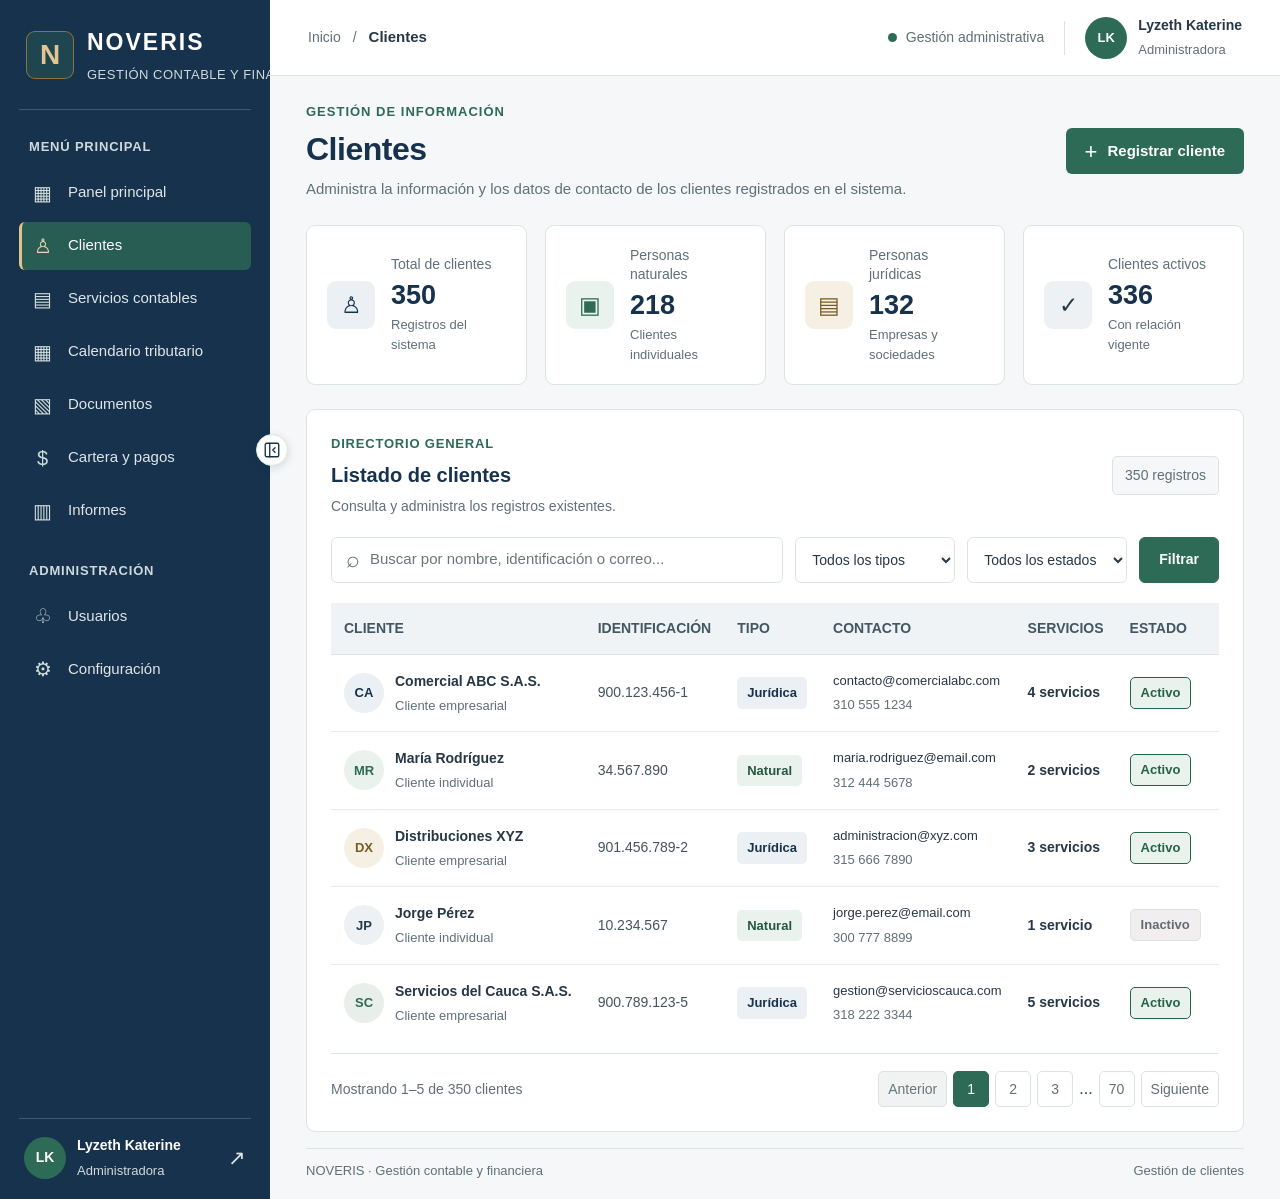
==== pages/clientes.html @ f396e967 "subiendo la pagina por primera vez" ====
<!DOCTYPE html>
<html lang="es">

<head>
    <meta charset="UTF-8">
    <meta name="viewport" content="width=device-width, initial-scale=1.0">

    <title>NOVERIS | Gestión de clientes</title>

    <link rel="stylesheet" href="../css/clientes.css">
</head>

<body>

    <div class="dashboard-layout">

        <!-- CONTROL PARA CONTRAER Y EXPANDIR EL MENÚ -->
        <input
            type="checkbox"
            id="sidebar-toggle"
            class="sidebar-toggle-checkbox"
            aria-label="Contraer o expandir el menú lateral"
        >

        <label
            for="sidebar-toggle"
            class="sidebar-toggle"
            title="Contraer o expandir menú"
        >
            <!-- Icono del menú desplegado -->
            <svg
                class="toggle-icon toggle-close"
                viewBox="0 0 24 24"
                fill="none"
                stroke="currentColor"
                stroke-width="1.8"
                stroke-linecap="round"
                stroke-linejoin="round"
                aria-hidden="true"
            >
                <rect x="3" y="3" width="18" height="18" rx="2"/>
                <path d="M9 3v18"/>
                <path d="m16 15-3-3 3-3"/>
            </svg>

            <!-- Icono del menú contraído -->
            <svg
                class="toggle-icon toggle-open"
                viewBox="0 0 24 24"
                fill="none"
                stroke="currentColor"
                stroke-width="1.8"
                stroke-linecap="round"
                stroke-linejoin="round"
                aria-hidden="true"
            >
                <rect x="3" y="3" width="18" height="18" rx="2"/>
                <path d="M9 3v18"/>
                <path d="m13 9 3 3-3 3"/>
            </svg>
        </label>
        

        <!-- MENÚ LATERAL -->
        <aside class="sidebar">

            <div class="brand">
                <div class="brand-symbol">N</div>

                <div class="brand-information">
                    <h1>NOVERIS</h1>
                    <span>GESTIÓN CONTABLE Y FINANCIERA</span>
                </div>
            </div>

            <div class="sidebar-section">

                <span class="section-label">MENÚ PRINCIPAL</span>

                <nav class="navigation">

                    <a href="dashboard.html" class="nav-item">
                        <span class="nav-icon">▦</span>
                        <span>Panel principal</span>
                    </a>

                    <a href="clientes.html" class="nav-item active">
                        <span class="nav-icon">♙</span>
                        <span>Clientes</span>
                    </a>

                    <a href="servicios.html" class="nav-item">
                        <span class="nav-icon">▤</span>
                        <span>Servicios contables</span>
                    </a>

                    <a href="calendario.html" class="nav-item">
                        <span class="nav-icon">▦</span>
                        <span>Calendario tributario</span>
                    </a>

                    <a href="documentos.html" class="nav-item">
                        <span class="nav-icon">▧</span>
                        <span>Documentos</span>
                    </a>

                    <a href="cartera.html" class="nav-item">
                        <span class="nav-icon">$</span>
                        <span>Cartera y pagos</span>
                    </a>

                    <a href="informes.html" class="nav-item">
                        <span class="nav-icon">▥</span>
                        <span>Informes</span>
                    </a>

                </nav>

            </div>

            <div class="sidebar-section secondary-navigation">

                <span class="section-label">ADMINISTRACIÓN</span>

                <nav class="navigation">

                    <a href="usuarios.html" class="nav-item">
                        <span class="nav-icon">♧</span>
                        <span>Usuarios</span>
                    </a>

                    <a href="configuracion.html" class="nav-item">
                        <span class="nav-icon">⚙</span>
                        <span>Configuración</span>
                    </a>

                </nav>

            </div>

            <div class="sidebar-footer">

                <div class="profile-avatar">LK</div>

                <div class="profile-information">
                    <strong>Lyzeth Katerine</strong>
                    <span>Administradora</span>
                </div>

                <a href="../index.html" class="logout-link" title="Cerrar sesión">
                    ↗
                </a>

            </div>

        </aside>


        <!-- CONTENIDO PRINCIPAL -->
        <main class="main-content">

            <!-- BARRA SUPERIOR -->
            <header class="topbar">

                <div class="breadcrumb">
                    <a href="dashboard.html">Inicio</a>
                    <span>/</span>
                    <strong>Clientes</strong>
                </div>

                <div class="topbar-actions">

                    <div class="current-context">
                        <span class="context-indicator"></span>
                        Gestión administrativa
                    </div>

                    <div class="topbar-divider"></div>

                    <div class="topbar-user">
                        <div class="profile-avatar small">LK</div>

                        <div class="topbar-user-info">
                            <strong>Lyzeth Katerine</strong>
                            <span>Administradora</span>
                        </div>
                    </div>

                </div>

            </header>


            <!-- ÁREA DE TRABAJO -->
            <div class="content-wrapper">

                <!-- ENCABEZADO -->
                <section class="page-heading">

                    <div>
                        <span class="eyebrow">GESTIÓN DE INFORMACIÓN</span>

                        <h2>Clientes</h2>

                        <p>
                            Administra la información y los datos de contacto
                            de los clientes registrados en el sistema.
                        </p>
                    </div>

                    <a href="nuevo-cliente.html" class="primary-button">
                        <span>+</span>
                        Registrar cliente
                    </a>

                </section>


                <!-- INDICADORES -->
                <section class="summary-grid">

                    <article class="summary-card">

                        <div class="summary-icon navy-icon">♙</div>

                        <div class="summary-information">
                            <span>Total de clientes</span>
                            <strong>350</strong>
                            <small>Registros del sistema</small>
                        </div>

                    </article>

                    <article class="summary-card">

                        <div class="summary-icon green-icon">▣</div>

                        <div class="summary-information">
                            <span>Personas naturales</span>
                            <strong>218</strong>
                            <small>Clientes individuales</small>
                        </div>

                    </article>

                    <article class="summary-card">

                        <div class="summary-icon gold-icon">▤</div>

                        <div class="summary-information">
                            <span>Personas jurídicas</span>
                            <strong>132</strong>
                            <small>Empresas y sociedades</small>
                        </div>

                    </article>

                    <article class="summary-card">

                        <div class="summary-icon slate-icon">✓</div>

                        <div class="summary-information">
                            <span>Clientes activos</span>
                            <strong>336</strong>
                            <small>Con relación vigente</small>
                        </div>

                    </article>

                </section>


                <!-- LISTADO DE CLIENTES -->
                <section class="clients-panel">

                    <div class="panel-heading">

                        <div>
                            <span class="panel-overline">DIRECTORIO GENERAL</span>
                            <h3>Listado de clientes</h3>
                            <p>Consulta y administra los registros existentes.</p>
                        </div>

                        <span class="records-count">350 registros</span>

                    </div>


                    <!-- BÚSQUEDA Y FILTROS -->
                    <div class="filter-toolbar">

                        <div class="search-box">

                            <span class="search-icon">⌕</span>

                            <input
                                type="search"
                                placeholder="Buscar por nombre, identificación o correo..."
                                aria-label="Buscar clientes"
                            >

                        </div>

                        <select aria-label="Filtrar por tipo de cliente">
                            <option value="">Todos los tipos</option>
                            <option>Persona natural</option>
                            <option>Persona jurídica</option>
                        </select>

                        <select aria-label="Filtrar por estado">
                            <option value="">Todos los estados</option>
                            <option>Activo</option>
                            <option>Inactivo</option>
                        </select>

                        <button type="button" class="filter-button">
                            Filtrar
                        </button>

                    </div>


                    <!-- TABLA -->
                    <div class="table-container">

                        <table>

                            <thead>
                                <tr>
                                    <th>CLIENTE</th>
                                    <th>IDENTIFICACIÓN</th>
                                    <th>TIPO</th>
                                    <th>CONTACTO</th>
                                    <th>SERVICIOS</th>
                                    <th>ESTADO</th>
                                    <th>ACCIONES</th>
                                </tr>
                            </thead>

                            <tbody>

                                <tr>

                                    <td>
                                        <div class="client-cell">
                                            <div class="client-avatar avatar-one">CA</div>

                                            <div class="client-information">
                                                <strong>Comercial ABC S.A.S.</strong>
                                                <span>Cliente empresarial</span>
                                            </div>
                                        </div>
                                    </td>

                                    <td>900.123.456-1</td>

                                    <td>
                                        <span class="type-label company-type">
                                            Jurídica
                                        </span>
                                    </td>

                                    <td>
                                        <div class="contact-information">
                                            <strong>contacto@comercialabc.com</strong>
                                            <span>310 555 1234</span>
                                        </div>
                                    </td>

                                    <td>
                                        <span class="service-number">4 servicios</span>
                                    </td>

                                    <td>
                                        <span class="status active-status">
                                            Activo
                                        </span>
                                    </td>

                                    <td>
                                        <div class="action-group">
                                            <a href="detalle-cliente.html" class="action-button" title="Consultar">↗</a>
                                            <a href="editar-cliente.html" class="action-button" title="Editar">✎</a>
                                        </div>
                                    </td>

                                </tr>


                                <tr>

                                    <td>
                                        <div class="client-cell">
                                            <div class="client-avatar avatar-two">MR</div>

                                            <div class="client-information">
                                                <strong>María Rodríguez</strong>
                                                <span>Cliente individual</span>
                                            </div>
                                        </div>
                                    </td>

                                    <td>34.567.890</td>

                                    <td>
                                        <span class="type-label person-type">
                                            Natural
                                        </span>
                                    </td>

                                    <td>
                                        <div class="contact-information">
                                            <strong>maria.rodriguez@email.com</strong>
                                            <span>312 444 5678</span>
                                        </div>
                                    </td>

                                    <td>
                                        <span class="service-number">2 servicios</span>
                                    </td>

                                    <td>
                                        <span class="status active-status">
                                            Activo
                                        </span>
                                    </td>

                                    <td>
                                        <div class="action-group">
                                            <a href="detalle-cliente.html" class="action-button" title="Consultar">↗</a>
                                            <a href="editar-cliente.html" class="action-button" title="Editar">✎</a>
                                        </div>
                                    </td>

                                </tr>


                                <tr>

                                    <td>
                                        <div class="client-cell">
                                            <div class="client-avatar avatar-three">DX</div>

                                            <div class="client-information">
                                                <strong>Distribuciones XYZ</strong>
                                                <span>Cliente empresarial</span>
                                            </div>
                                        </div>
                                    </td>

                                    <td>901.456.789-2</td>

                                    <td>
                                        <span class="type-label company-type">
                                            Jurídica
                                        </span>
                                    </td>

                                    <td>
                                        <div class="contact-information">
                                            <strong>administracion@xyz.com</strong>
                                            <span>315 666 7890</span>
                                        </div>
                                    </td>

                                    <td>
                                        <span class="service-number">3 servicios</span>
                                    </td>

                                    <td>
                                        <span class="status active-status">
                                            Activo
                                        </span>
                                    </td>

                                    <td>
                                        <div class="action-group">
                                            <a href="detalle-cliente.html" class="action-button" title="Consultar">↗</a>
                                            <a href="editar-cliente.html" class="action-button" title="Editar">✎</a>
                                        </div>
                                    </td>

                                </tr>


                                <tr>

                                    <td>
                                        <div class="client-cell">
                                            <div class="client-avatar avatar-four">JP</div>

                                            <div class="client-information">
                                                <strong>Jorge Pérez</strong>
                                                <span>Cliente individual</span>
                                            </div>
                                        </div>
                                    </td>

                                    <td>10.234.567</td>

                                    <td>
                                        <span class="type-label person-type">
                                            Natural
                                        </span>
                                    </td>

                                    <td>
                                        <div class="contact-information">
                                            <strong>jorge.perez@email.com</strong>
                                            <span>300 777 8899</span>
                                        </div>
                                    </td>

                                    <td>
                                        <span class="service-number">1 servicio</span>
                                    </td>

                                    <td>
                                        <span class="status inactive-status">
                                            Inactivo
                                        </span>
                                    </td>

                                    <td>
                                        <div class="action-group">
                                            <a href="detalle-cliente.html" class="action-button" title="Consultar">↗</a>
                                            <a href="editar-cliente.html" class="action-button" title="Editar">✎</a>
                                        </div>
                                    </td>

                                </tr>


                                <tr>

                                    <td>
                                        <div class="client-cell">
                                            <div class="client-avatar avatar-five">SC</div>

                                            <div class="client-information">
                                                <strong>Servicios del Cauca S.A.S.</strong>
                                                <span>Cliente empresarial</span>
                                            </div>
                                        </div>
                                    </td>

                                    <td>900.789.123-5</td>

                                    <td>
                                        <span class="type-label company-type">
                                            Jurídica
                                        </span>
                                    </td>

                                    <td>
                                        <div class="contact-information">
                                            <strong>gestion@servicioscauca.com</strong>
                                            <span>318 222 3344</span>
                                        </div>
                                    </td>

                                    <td>
                                        <span class="service-number">5 servicios</span>
                                    </td>

                                    <td>
                                        <span class="status active-status">
                                            Activo
                                        </span>
                                    </td>

                                    <td>
                                        <div class="action-group">
                                            <a href="detalle-cliente.html" class="action-button" title="Consultar">↗</a>
                                            <a href="editar-cliente.html" class="action-button" title="Editar">✎</a>
                                        </div>
                                    </td>

                                </tr>

                            </tbody>

                        </table>

                    </div>


                    <!-- PAGINACIÓN VISUAL -->
                    <div class="pagination">

                        <span>Mostrando 1–5 de 350 clientes</span>

                        <div class="pagination-controls">

                            <button type="button" disabled>Anterior</button>

                            <button type="button" class="page-number active-page">1</button>

                            <button type="button" class="page-number">2</button>

                            <button type="button" class="page-number">3</button>

                            <span>...</span>

                            <button type="button" class="page-number">70</button>

                            <button type="button">Siguiente</button>

                        </div>

                    </div>

                </section>


                <!-- PIE DE PÁGINA -->
                <footer class="content-footer">

                    <span>NOVERIS · Gestión contable y financiera</span>

                    <span>Gestión de clientes</span>

                </footer>

            </div>

        </main>

    </div>

</body>

</html>
---- css/clientes.css ----
/* ==========================================================
   NOVERIS
   MÓDULO DE CLIENTES
   Hoja de estilos independiente
   Diseño adaptable y legibilidad mejorada
========================================================== */


/* ==========================================================
   1. IDENTIDAD VISUAL Y VARIABLES
========================================================== */

:root {
    --navy: #17324D;
    --slate: #263746;
    --petroleum: #2E6B57;
    --champagne: #B8892F;

    --background: #F5F7F8;
    --white: #FFFFFF;

    --text-primary: #263746;
    --text-secondary: #5F7078;

    --border: #DCE3E5;

    /* Estados semánticos oficiales NOVERIS */
    --status-success: #246348;
    --status-info: #285F7C;
    --status-warning: #76550C;
    --status-danger: #913C3C;

    --status-success-bg: #EAF2ED;
    --status-info-bg: #EAF1F5;
    --status-warning-bg: #F7F1E3;
    --status-danger-bg: #F6EAEA;

    /* Estado neutro */
    --inactive-bg: #F0EEEE;
    --inactive-text: #626B70;

    --navy-soft: #EAF0F4;
    --green-soft: #EAF2ED;
    --gold-soft: #F6F0E4;
    --slate-soft: #EDF1F3;

    --focus: #B8892F;
}


/* ==========================================================
   2. CONFIGURACIÓN GENERAL
========================================================== */

* {
    margin: 0;
    padding: 0;
    box-sizing: border-box;
}

html {
    min-width: 320px;
    min-height: 100%;
    scroll-behavior: smooth;
}

body {
    min-width: 320px;
    min-height: 100vh;

    font-family: "Segoe UI", Arial, sans-serif;
    font-size: 16px;
    line-height: 1.5;

    background: var(--background);
    color: var(--text-primary);
}

a {
    color: inherit;
    text-decoration: none;
}

button,
input,
select {
    font: inherit;
}

button,
a,
label {
    -webkit-tap-highlight-color: transparent;
}

:focus-visible {
    outline: 3px solid var(--focus);
    outline-offset: 3px;
}

.dashboard-layout {
    display: flex;

    width: 100%;
    min-height: 100vh;
}


/* ==========================================================
   3. MENÚ LATERAL
========================================================== */

.sidebar {
    width: 270px;
    min-width: 270px;
    min-height: 100vh;

    display: flex;
    flex-direction: column;

    padding: 25px 19px 18px;

    overflow: hidden;

    background: var(--navy);
    color: var(--white);

    transition:
        width 0.25s ease,
        min-width 0.25s ease,
        padding 0.25s ease;
}


/* Identidad de marca */

.brand {
    display: flex;
    align-items: center;

    gap: 13px;

    padding: 0 7px 25px;

    border-bottom: 1px solid rgba(255, 255, 255, 0.18);
}

.brand-symbol {
    width: 48px;
    height: 48px;

    flex-shrink: 0;

    display: flex;
    align-items: center;
    justify-content: center;

    border: 1px solid rgba(184, 137, 47, 0.7);
    border-radius: 9px;

    background: rgba(46, 107, 87, 0.35);

    color: #E2C58F;

    font-size: 28px;
    font-weight: 600;
}

.brand-information h1 {
    color: var(--white);

    font-size: 23px;
    font-weight: 600;

    letter-spacing: 2px;
}

.brand-information span {
    display: block;

    margin-top: 5px;

    color: #D1DADA;

    font-size: 13px;
    letter-spacing: 0.5px;

    white-space: nowrap;
}


/* Navegación */

.sidebar-section {
    margin-top: 27px;
}

.section-label {
    display: block;

    margin-bottom: 12px;
    padding: 0 10px;

    color: #D0D9DA;

    font-size: 13px;
    font-weight: 600;

    letter-spacing: 0.8px;
}

.navigation {
    display: flex;
    flex-direction: column;

    gap: 5px;
}

.nav-item {
    min-height: 48px;

    display: flex;
    align-items: center;

    gap: 14px;

    padding: 0 12px;

    border-radius: 6px;

    color: #E0E6E6;

    font-size: 15px;
    font-weight: 500;

    white-space: nowrap;

    transition:
        background 0.2s ease,
        color 0.2s ease;
}

.nav-item:hover {
    background: rgba(255, 255, 255, 0.10);
    color: var(--white);
}

.nav-item.active {
    padding-left: 9px;

    border-left: 3px solid #E0C28A;

    background: rgba(46, 107, 87, 0.75);

    color: var(--white);
}

.nav-icon {
    width: 23px;

    flex-shrink: 0;

    color: #D1DDDC;

    font-size: 20px;
    text-align: center;
}

.nav-item.active .nav-icon {
    color: #EBD8B2;
}

.secondary-navigation {
    margin-top: 26px;
}


/* Perfil del usuario */

.sidebar-footer {
    display: flex;
    align-items: center;

    gap: 11px;

    margin-top: auto;
    padding: 16px 5px 0;

    border-top: 1px solid rgba(255, 255, 255, 0.18);
}

.profile-avatar {
    width: 42px;
    height: 42px;

    flex-shrink: 0;

    display: flex;
    align-items: center;
    justify-content: center;

    border-radius: 50%;

    background: var(--petroleum);

    color: var(--white);

    font-size: 14px;
    font-weight: 600;
}

.profile-information {
    display: flex;
    flex-direction: column;

    flex: 1;
    min-width: 0;

    gap: 5px;
}

.profile-information strong {
    color: var(--white);

    font-size: 14px;
    font-weight: 600;

    white-space: nowrap;
}

.profile-information span {
    color: #D0DADA;
    font-size: 13px;
}

.logout-link {
    color: #E0E6E6;
    font-size: 21px;

    transition: color 0.2s ease;
}

.logout-link:hover {
    color: #E0C28A;
}


/* ==========================================================
   4. CONTROL DEL MENÚ LATERAL
========================================================== */

.sidebar-toggle-checkbox {
    position: absolute;

    width: 1px;
    height: 1px;

    opacity: 0;
    pointer-events: none;
}

.sidebar-toggle-checkbox:focus-visible + .sidebar-toggle {
    outline: 3px solid var(--focus);
    outline-offset: 3px;
}

.sidebar-toggle {
    position: fixed;

    top: 50%;
    left: 256px;

    z-index: 1000;

    width: 32px;
    height: 32px;

    display: flex;
    align-items: center;
    justify-content: center;

    transform: translateY(-50%);

    border: 1px solid var(--border);
    border-radius: 50%;

    background: var(--white);

    color: var(--navy);

    box-shadow: 0 2px 8px rgba(23, 50, 77, 0.15);

    cursor: pointer;

    transition:
        left 0.25s ease,
        background 0.2s ease,
        color 0.2s ease;
}

.sidebar-toggle:hover {
    background: var(--green-soft);
    color: var(--petroleum);
}

.toggle-icon {
    width: 18px;
    height: 18px;
}

.toggle-open {
    display: none;
}


/* Estado contraído */

.sidebar-toggle-checkbox:checked ~ .sidebar {
    width: 76px;
    min-width: 76px;

    padding-right: 10px;
    padding-left: 10px;
}

.sidebar-toggle-checkbox:checked ~ .sidebar-toggle {
    left: 62px;
}

.sidebar-toggle-checkbox:checked ~ .sidebar .brand {
    justify-content: center;

    padding-right: 0;
    padding-left: 0;
}

.sidebar-toggle-checkbox:checked ~ .sidebar .brand-information,
.sidebar-toggle-checkbox:checked ~ .sidebar .section-label,
.sidebar-toggle-checkbox:checked ~ .sidebar .nav-item > span:not(.nav-icon),
.sidebar-toggle-checkbox:checked ~ .sidebar .profile-information,
.sidebar-toggle-checkbox:checked ~ .sidebar .logout-link {
    display: none;
}

.sidebar-toggle-checkbox:checked ~ .sidebar .navigation {
    align-items: center;
}

.sidebar-toggle-checkbox:checked ~ .sidebar .nav-item {
    width: 48px;

    justify-content: center;

    padding: 0;
}

.sidebar-toggle-checkbox:checked ~ .sidebar .nav-item.active {
    padding-left: 0;
    border-left: none;
}

.sidebar-toggle-checkbox:checked ~ .sidebar .nav-icon {
    width: auto;
    font-size: 21px;
}

.sidebar-toggle-checkbox:checked ~ .sidebar .sidebar-footer {
    justify-content: center;

    padding-right: 0;
    padding-left: 0;
}

.sidebar-toggle-checkbox:checked ~ .sidebar-toggle .toggle-close {
    display: none;
}

.sidebar-toggle-checkbox:checked ~ .sidebar-toggle .toggle-open {
    display: block;
}


/* ==========================================================
   5. CONTENIDO PRINCIPAL Y BARRA SUPERIOR
========================================================== */

.main-content {
    display: flex;
    flex-direction: column;

    flex: 1;
    min-width: 0;
    min-height: 100vh;

    overflow: hidden;
}

.topbar {
    min-height: 76px;

    display: flex;
    align-items: center;
    justify-content: space-between;

    gap: 20px;

    padding: 12px 38px;

    background: var(--white);

    border-bottom: 1px solid var(--border);
}

.breadcrumb {
    display: flex;
    align-items: center;

    flex-wrap: wrap;
    gap: 12px;

    color: var(--text-secondary);
    font-size: 14px;
}

.breadcrumb strong {
    color: var(--text-primary);
    font-size: 15px;
    font-weight: 600;
}

.topbar-actions {
    display: flex;
    align-items: center;
    gap: 20px;
}

.current-context {
    display: flex;
    align-items: center;

    gap: 9px;

    color: var(--text-secondary);
    font-size: 14px;
}

.context-indicator {
    width: 9px;
    height: 9px;

    flex-shrink: 0;

    border-radius: 50%;

    background: var(--petroleum);
}

.topbar-divider {
    width: 1px;
    height: 34px;

    background: var(--border);
}

.topbar-user {
    display: flex;
    align-items: center;
    gap: 11px;
}

.profile-avatar.small {
    width: 42px;
    height: 42px;

    font-size: 13px;
}

.topbar-user-info {
    display: flex;
    flex-direction: column;
    gap: 4px;
}

.topbar-user-info strong {
    color: var(--text-primary);
    font-size: 14px;
}

.topbar-user-info span {
    color: var(--text-secondary);
    font-size: 13px;
}


/* ==========================================================
   6. ÁREA DE TRABAJO
========================================================== */

.content-wrapper {
    display: flex;
    flex-direction: column;

    flex: 1;
    min-height: 0;

    padding: 26px 36px 18px;

    overflow-y: auto;
    overflow-x: hidden;
}


/* ==========================================================
   7. ENCABEZADO
========================================================== */

.page-heading {
    display: flex;
    align-items: center;
    justify-content: space-between;

    flex-wrap: wrap;
    gap: 18px;

    flex-shrink: 0;

    margin-bottom: 24px;
}

.eyebrow {
    display: block;

    margin-bottom: 7px;

    color: var(--petroleum);

    font-size: 13px;
    font-weight: 700;

    letter-spacing: 1px;
}

.page-heading h2 {
    color: var(--navy);

    font-size: 32px;
    font-weight: 600;

    letter-spacing: -0.5px;
    line-height: 1.25;
}

.page-heading p {
    margin-top: 8px;

    color: var(--text-secondary);

    font-size: 15px;
    line-height: 1.6;
}


/* Botón principal */

.primary-button {
    min-height: 46px;

    display: inline-flex;
    align-items: center;
    justify-content: center;

    gap: 10px;

    padding: 0 19px;

    border: none;
    border-radius: 6px;

    background: var(--petroleum);

    color: var(--white);

    font-size: 15px;
    font-weight: 600;

    transition: background 0.2s ease;

    cursor: pointer;
}

.primary-button:hover {
    background: #245642;
}

.primary-button span {
    font-size: 22px;
    font-weight: 400;
}


/* ==========================================================
   8. TARJETAS RESUMEN
========================================================== */

.summary-grid {
    display: grid;

    grid-template-columns: repeat(4, minmax(0, 1fr));

    gap: 18px;

    flex-shrink: 0;

    margin-bottom: 24px;
}

.summary-card {
    min-width: 0;
    min-height: 125px;

    display: flex;
    align-items: center;

    gap: 16px;

    padding: 20px;

    background: var(--white);

    border: 1px solid var(--border);
    border-radius: 9px;
}

.summary-icon {
    width: 48px;
    height: 48px;

    flex-shrink: 0;

    display: flex;
    align-items: center;
    justify-content: center;

    border-radius: 9px;

    font-size: 23px;
}

.navy-icon {
    background: var(--navy-soft);
    color: var(--navy);
}

.green-icon {
    background: var(--green-soft);
    color: var(--petroleum);
}

.gold-icon {
    background: var(--gold-soft);
    color: #795B20;
}

.slate-icon {
    background: var(--slate-soft);
    color: var(--slate);
}

.summary-information {
    display: flex;
    flex-direction: column;

    gap: 4px;

    min-width: 0;
}

.summary-information span {
    color: var(--text-secondary);
    font-size: 14px;
    line-height: 1.4;
}

.summary-information strong {
    color: var(--navy);

    font-size: 27px;
    font-weight: 600;
    line-height: 1.2;
}

.summary-information small {
    color: var(--text-secondary);
    font-size: 13px;
}


/* ==========================================================
   9. PANEL DE CLIENTES
========================================================== */

.clients-panel {
    display: flex;
    flex-direction: column;

    flex: 1;
    min-height: 0;
    min-width: 0;

    padding: 24px;

    background: var(--white);

    border: 1px solid var(--border);
    border-radius: 9px;

    overflow: hidden;
}

.panel-heading {
    display: flex;
    align-items: center;
    justify-content: space-between;

    flex-wrap: wrap;
    gap: 14px;

    flex-shrink: 0;

    margin-bottom: 20px;
}

.panel-overline {
    display: block;

    margin-bottom: 6px;

    color: var(--petroleum);

    font-size: 13px;
    font-weight: 700;

    letter-spacing: 0.8px;
}

.panel-heading h3 {
    color: var(--navy);

    font-size: 20px;
    font-weight: 600;
}

.panel-heading p {
    margin-top: 6px;

    color: var(--text-secondary);
    font-size: 14px;
    line-height: 1.5;
}

.records-count {
    padding: 8px 12px;

    border: 1px solid var(--border);
    border-radius: 5px;

    background: var(--background);

    color: var(--text-secondary);
    font-size: 14px;
}


/* ==========================================================
   10. BÚSQUEDA Y FILTROS
========================================================== */

.filter-toolbar {
    display: flex;
    align-items: center;

    flex-wrap: wrap;
    gap: 12px;

    flex-shrink: 0;

    margin-bottom: 20px;
}

.search-box {
    min-height: 46px;

    display: flex;
    align-items: center;

    flex: 1;
    min-width: 220px;

    gap: 10px;

    padding: 0 14px;

    border: 1px solid var(--border);
    border-radius: 6px;

    background: var(--white);

    transition: border-color 0.2s ease;
}

.search-box:focus-within {
    border-color: var(--petroleum);
}

.search-icon {
    color: var(--text-secondary);
    font-size: 23px;
}

.search-box input {
    width: 100%;
    min-width: 0;
    min-height: 42px;

    border: none;
    outline: none;

    background: transparent;

    color: var(--text-primary);
    font-size: 15px;
}

.search-box input::placeholder {
    color: #68777A;
    opacity: 1;
}

.filter-toolbar select {
    min-height: 46px;

    min-width: 160px;

    padding: 0 12px;

    border: 1px solid var(--border);
    border-radius: 6px;

    outline: none;

    background: var(--white);

    color: var(--text-primary);
    font-size: 14px;

    cursor: pointer;
}

.filter-toolbar select:focus-visible {
    border-color: var(--petroleum);
}

.filter-button {
    min-height: 46px;

    padding: 0 19px;

    border: 1px solid var(--petroleum);
    border-radius: 6px;

    background: var(--petroleum);

    color: var(--white);

    font-size: 14px;
    font-weight: 600;

    cursor: pointer;

    transition: background 0.2s ease;
}

.filter-button:hover {
    background: #245642;
}


/* ==========================================================
   11. TABLA DE CLIENTES
========================================================== */

.table-container {
    width: 100%;

    flex: 1;
    min-height: 0;

    overflow: auto;

    scrollbar-width: thin;
    scrollbar-color: #AAB8BA #F1F4F5;
}

table {
    width: 100%;
    min-width: 850px;

    border-collapse: collapse;

    text-align: left;
}

thead {
    position: sticky;
    top: 0;
    z-index: 2;

    background: #F0F3F5;
}

th {
    padding: 15px 13px;

    border-bottom: 1px solid var(--border);

    color: #425761;

    font-size: 14px;
    font-weight: 600;

    white-space: nowrap;
}

td {
    padding: 16px 13px;

    border-bottom: 1px solid #E7ECEC;

    color: #43545C;

    font-size: 14px;

    white-space: nowrap;
}

tbody tr {
    transition: background 0.15s ease;
}

tbody tr:hover {
    background: #F7F9FA;
}

tbody tr:last-child td {
    border-bottom: none;
}


/* Información del cliente */

.client-cell {
    display: flex;
    align-items: center;

    gap: 11px;
}

.client-avatar {
    width: 40px;
    height: 40px;

    flex-shrink: 0;

    display: flex;
    align-items: center;
    justify-content: center;

    border-radius: 50%;

    font-size: 13px;
    font-weight: 700;
}

.avatar-one {
    background: var(--navy-soft);
    color: var(--navy);
}

.avatar-two {
    background: var(--green-soft);
    color: var(--petroleum);
}

.avatar-three {
    background: var(--gold-soft);
    color: #795B20;
}

.avatar-four {
    background: var(--slate-soft);
    color: var(--slate);
}

.avatar-five {
    background: #E8EFEB;
    color: var(--petroleum);
}

.client-information {
    display: flex;
    flex-direction: column;

    gap: 4px;
}

.client-information strong {
    color: var(--text-primary);

    font-size: 14px;
    font-weight: 600;
}

.client-information span {
    color: var(--text-secondary);
    font-size: 13px;
}


/* Tipo de cliente */

.type-label {
    display: inline-block;

    padding: 6px 10px;

    border-radius: 5px;

    font-size: 13px;
    font-weight: 600;
}

.company-type {
    background: var(--navy-soft);
    color: var(--navy);
}

.person-type {
    background: var(--green-soft);
    color: #245642;
}


/* Contacto */

.contact-information {
    display: flex;
    flex-direction: column;

    gap: 5px;
}

.contact-information strong {
    color: var(--text-primary);

    font-size: 13px;
    font-weight: 500;
}

.contact-information span {
    color: var(--text-secondary);
    font-size: 13px;
}

.service-number {
    color: var(--slate);

    font-size: 14px;
    font-weight: 600;
}


/* ==========================================================
   12. ESTADOS DE CLIENTES
========================================================== */

/*
   Cliente activo:
   Se representa como registro vigente y habilitado.
   No significa que tenga un servicio en proceso.
*/

.status {
    display: inline-flex;
    align-items: center;
    gap: 6px;

    padding: 6px 10px;

    border-radius: 5px;

    font-size: 13px;
    font-weight: 700;
    line-height: 1.4;
}

.active-status {
    border: 1px solid var(--status-success);

    background: var(--status-success-bg);
    color: var(--status-success);
}

.inactive-status {
    border: 1px solid #DCE3E6;

    background: var(--inactive-bg);
    color: var(--inactive-text);
}


/* ==========================================================
   13. ACCIONES
========================================================== */

.action-group {
    display: flex;
    align-items: center;

    gap: 7px;
}

.action-button {
    width: 36px;
    height: 36px;

    flex-shrink: 0;

    display: flex;
    align-items: center;
    justify-content: center;

    border: 1px solid var(--border);
    border-radius: 5px;

    background: var(--white);

    color: var(--slate);

    font-size: 17px;

    cursor: pointer;

    transition:
        border-color 0.2s ease,
        background 0.2s ease,
        color 0.2s ease;
}

.action-button:hover {
    border-color: var(--petroleum);

    background: var(--green-soft);

    color: var(--petroleum);
}


/* ==========================================================
   14. PAGINACIÓN
========================================================== */

.pagination {
    display: flex;
    align-items: center;
    justify-content: space-between;

    flex-shrink: 0;

    flex-wrap: wrap;
    gap: 12px;

    padding-top: 17px;
    margin-top: 12px;

    border-top: 1px solid var(--border);
}

.pagination > span {
    color: var(--text-secondary);
    font-size: 14px;
}

.pagination-controls {
    display: flex;
    align-items: center;

    flex-wrap: wrap;
    gap: 6px;
}

.pagination-controls button {
    min-width: 36px;
    min-height: 36px;

    padding: 0 9px;

    border: 1px solid var(--border);
    border-radius: 5px;

    background: var(--white);

    color: var(--text-secondary);

    font-size: 14px;

    cursor: pointer;

    transition:
        border-color 0.2s ease,
        background 0.2s ease,
        color 0.2s ease;
}

.pagination-controls button:hover:not(:disabled) {
    border-color: var(--petroleum);
    color: var(--petroleum);
}

.pagination-controls button:disabled {
    color: #68777A;

    background: #F1F3F3;

    cursor: not-allowed;
}

.pagination-controls .active-page {
    border-color: var(--petroleum);

    background: var(--petroleum);

    color: var(--white);
}


/* ==========================================================
   15. PIE DE PÁGINA
========================================================== */

.content-footer {
    display: flex;
    align-items: center;
    justify-content: space-between;

    flex-shrink: 0;

    flex-wrap: wrap;
    gap: 10px;

    margin-top: 16px;
    padding-top: 12px;

    border-top: 1px solid var(--border);

    color: var(--text-secondary);

    font-size: 13px;
    line-height: 1.5;
}


/* ==========================================================
   16. PANTALLAS MEDIANAS
========================================================== */

@media screen and (max-width: 1200px) {

    .content-wrapper {
        padding-left: 25px;
        padding-right: 25px;
    }

    .topbar {
        padding-left: 25px;
        padding-right: 25px;
    }

    .summary-grid {
        grid-template-columns: repeat(2, minmax(0, 1fr));
    }

    .summary-card {
        min-height: 115px;
    }
}


/* ==========================================================
   17. TABLET
========================================================== */

@media screen and (max-width: 900px) {

    .sidebar {
        width: 76px;
        min-width: 76px;

        padding-left: 10px;
        padding-right: 10px;
    }

    .sidebar .brand {
        justify-content: center;

        padding-left: 0;
        padding-right: 0;
    }

    .sidebar .brand-information,
    .sidebar .section-label,
    .sidebar .nav-item > span:not(.nav-icon),
    .sidebar .profile-information,
    .sidebar .logout-link {
        display: none;
    }

    .sidebar .navigation {
        align-items: center;
    }

    .sidebar .nav-item {
        width: 48px;

        justify-content: center;

        padding: 0;
    }

    .sidebar .nav-item.active {
        padding-left: 0;
        border-left: none;
    }

    .sidebar .nav-icon {
        width: auto;
        font-size: 21px;
    }

    .sidebar .sidebar-footer {
        justify-content: center;

        padding-left: 0;
        padding-right: 0;
    }

    .sidebar-toggle {
        left: 62px;
    }

    .sidebar-toggle-checkbox:checked ~ .sidebar {
        width: 270px;
        min-width: 270px;

        padding: 25px 19px 18px;
    }

    .sidebar-toggle-checkbox:checked ~ .sidebar .brand {
        justify-content: flex-start;

        padding-left: 7px;
        padding-right: 7px;
    }

    .sidebar-toggle-checkbox:checked ~ .sidebar .brand-information,
    .sidebar-toggle-checkbox:checked ~ .sidebar .section-label,
    .sidebar-toggle-checkbox:checked ~ .sidebar .nav-item > span:not(.nav-icon),
    .sidebar-toggle-checkbox:checked ~ .sidebar .profile-information {
        display: initial;
    }

    .sidebar-toggle-checkbox:checked ~ .sidebar .navigation {
        align-items: stretch;
    }

    .sidebar-toggle-checkbox:checked ~ .sidebar .nav-item {
        width: auto;

        justify-content: flex-start;

        gap: 14px;

        padding: 0 12px;
    }

    .sidebar-toggle-checkbox:checked ~ .sidebar .nav-item.active {
        padding-left: 9px;
        border-left: 3px solid #E0C28A;
    }

    .sidebar-toggle-checkbox:checked ~ .sidebar .nav-icon {
        width: 23px;
    }

    .sidebar-toggle-checkbox:checked ~ .sidebar .sidebar-footer {
        justify-content: flex-start;

        padding-left: 5px;
        padding-right: 5px;
    }

    .sidebar-toggle-checkbox:checked ~ .sidebar .logout-link {
        display: block;
    }

    .sidebar-toggle-checkbox:checked ~ .sidebar-toggle {
        left: 256px;
    }

    .topbar {
        padding-left: 20px;
        padding-right: 20px;
    }

    .content-wrapper {
        padding: 22px 20px;
    }

    .clients-panel {
        padding: 20px;
    }
}


/* ==========================================================
   18. MÓVILES
========================================================== */

@media screen and (max-width: 600px) {

    .topbar {
        min-height: 68px;

        padding: 12px 15px;
    }

    .breadcrumb {
        gap: 7px;
        font-size: 13px;
    }

    .breadcrumb strong {
        font-size: 14px;
    }

    .topbar-actions {
        gap: 10px;
    }

    .current-context,
    .topbar-divider,
    .topbar-user-info {
        display: none;
    }

    .topbar-user {
        gap: 0;
    }

    .profile-avatar.small {
        width: 40px;
        height: 40px;
    }

    .content-wrapper {
        padding: 19px 15px;
    }

    .page-heading {
        align-items: flex-start;
        flex-direction: column;

        gap: 14px;

        margin-bottom: 20px;
    }

    .page-heading h2 {
        font-size: 28px;
    }

    .page-heading p {
        font-size: 15px;
    }

    .primary-button {
        width: 100%;
        min-height: 48px;
    }

    .summary-grid {
        grid-template-columns: 1fr;
        gap: 12px;

        margin-bottom: 18px;
    }

    .summary-card {
        min-height: 105px;
        padding: 17px;
    }

    .summary-information strong {
        font-size: 25px;
    }

    .clients-panel {
        padding: 17px;
    }

    .panel-heading {
        align-items: flex-start;
        flex-direction: column;

        gap: 12px;
    }

    .panel-heading h3 {
        font-size: 19px;
    }

    .records-count {
        align-self: flex-start;
    }

    .filter-toolbar {
        align-items: stretch;
        flex-direction: column;
    }

    .search-box {
        width: 100%;
        min-width: 0;
    }

    .filter-toolbar select,
    .filter-button {
        width: 100%;
    }

    .pagination {
        align-items: flex-start;
        flex-direction: column;
    }

    .content-footer {
        align-items: flex-start;
        flex-direction: column;
    }
}


/* ==========================================================
   19. MÓVILES PEQUEÑOS
========================================================== */

@media screen and (max-width: 400px) {

    .sidebar {
        width: 64px;
        min-width: 64px;

        padding-left: 8px;
        padding-right: 8px;
    }

    .sidebar-toggle {
        left: 50px;

        width: 30px;
        height: 30px;
    }

    .sidebar-toggle-checkbox:checked ~ .sidebar {
        width: 250px;
        min-width: 250px;
    }

    .sidebar-toggle-checkbox:checked ~ .sidebar-toggle {
        left: 236px;
    }

    .content-wrapper {
        padding-left: 12px;
        padding-right: 12px;
    }

    .page-heading h2 {
        font-size: 26px;
    }

    .clients-panel {
        padding: 14px;
    }

    .summary-card {
        gap: 12px;
        padding: 14px;
    }
}


/* ==========================================================
   20. ALTURAS REDUCIDAS
   Optimización de espacios sin disminuir tipografías
========================================================== */

@media screen and (max-height: 700px) and (min-width: 901px) {

    .sidebar {
        padding-top: 18px;
        padding-bottom: 14px;
    }

    .brand {
        padding-bottom: 18px;
    }

    .sidebar-section {
        margin-top: 20px;
    }

    .secondary-navigation {
        margin-top: 18px;
    }

    .content-wrapper {
        padding-top: 17px;
        padding-bottom: 11px;
    }

    .page-heading {
        margin-bottom: 15px;
    }

    .summary-grid {
        margin-bottom: 14px;
    }

    .summary-card {
        min-height: 105px;
        padding: 14px;
    }

    .clients-panel {
        padding: 17px;
    }

    .panel-heading {
        margin-bottom: 13px;
    }

    .filter-toolbar {
        margin-bottom: 12px;
    }

    th {
        padding-top: 11px;
        padding-bottom: 11px;
    }

    td {
        padding-top: 12px;
        padding-bottom: 12px;
    }

    .pagination {
        padding-top: 10px;
        margin-top: 7px;
    }

    .content-footer {
        margin-top: 9px;
        padding-top: 8px;
    }
}


/* ==========================================================
   21. PREFERENCIAS DE MOVIMIENTO
========================================================== */

@media (prefers-reduced-motion: reduce) {

    *,
    *::before,
    *::after {
        scroll-behavior: auto !important;
        transition-duration: 0.01ms !important;
        animation-duration: 0.01ms !important;
        animation-iteration-count: 1 !important;
    }
}
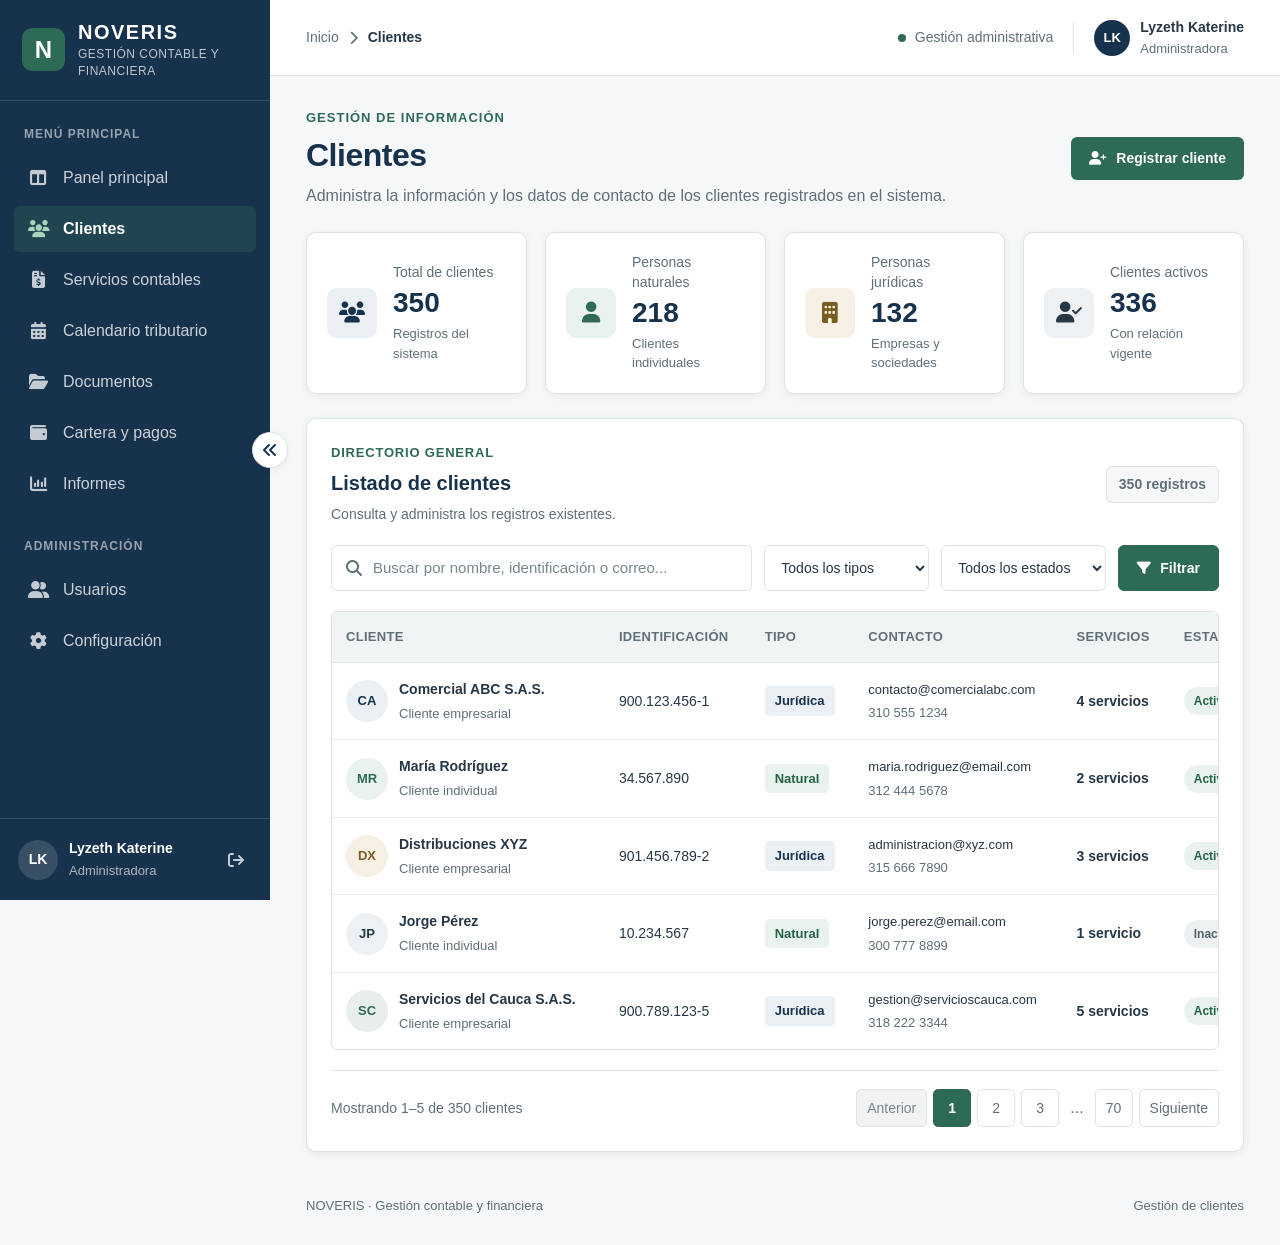
==== commit 3d296944: "reorganización del diseño y componenetes del modulo clientes, se establecio los estilos base y los e" ====
--- a/pages/clientes.html
+++ b/pages/clientes.html
@@ -1,4 +1,3 @@
-
 <!DOCTYPE html>
 <html lang="es">
 
@@ -6,8 +5,20 @@
     <meta charset="UTF-8">
     <meta name="viewport" content="width=device-width, initial-scale=1.0">
 
-    <title>NOVERIS | Gestión de clientes</title>
-
+    <meta name="description" content="Gestión de clientes de NOVERIS">
+
+    <title>NOVERIS | Clientes</title>
+
+    <!-- Font Awesome -->
+    <link
+        rel="stylesheet"
+        href="https://cdnjs.cloudflare.com/ajax/libs/font-awesome/6.7.2/css/all.min.css"
+    >
+
+    <!-- Estilos compartidos -->
+    <link rel="stylesheet" href="../css/base.css">
+
+    <!-- Estilos del módulo -->
     <link rel="stylesheet" href="../css/clientes.css">
 </head>
 
@@ -15,7 +26,7 @@
 
     <div class="dashboard-layout">
 
-        <!-- CONTROL PARA CONTRAER Y EXPANDIR EL MENÚ -->
+        <!-- CONTROL DEL MENÚ LATERAL -->
         <input
             type="checkbox"
             id="sidebar-toggle"
@@ -28,43 +39,15 @@
             class="sidebar-toggle"
             title="Contraer o expandir menú"
         >
-            <!-- Icono del menú desplegado -->
-            <svg
-                class="toggle-icon toggle-close"
-                viewBox="0 0 24 24"
-                fill="none"
-                stroke="currentColor"
-                stroke-width="1.8"
-                stroke-linecap="round"
-                stroke-linejoin="round"
-                aria-hidden="true"
-            >
-                <rect x="3" y="3" width="18" height="18" rx="2"/>
-                <path d="M9 3v18"/>
-                <path d="m16 15-3-3 3-3"/>
-            </svg>
-
-            <!-- Icono del menú contraído -->
-            <svg
-                class="toggle-icon toggle-open"
-                viewBox="0 0 24 24"
-                fill="none"
-                stroke="currentColor"
-                stroke-width="1.8"
-                stroke-linecap="round"
-                stroke-linejoin="round"
-                aria-hidden="true"
-            >
-                <rect x="3" y="3" width="18" height="18" rx="2"/>
-                <path d="M9 3v18"/>
-                <path d="m13 9 3 3-3 3"/>
-            </svg>
+            <i class="fa-solid fa-angles-left toggle-close"></i>
+            <i class="fa-solid fa-angles-right toggle-open"></i>
         </label>
-        
+
 
         <!-- MENÚ LATERAL -->
         <aside class="sidebar">
 
+            <!-- IDENTIDAD DE MARCA -->
             <div class="brand">
                 <div class="brand-symbol">N</div>
 
@@ -74,71 +57,75 @@
                 </div>
             </div>
 
+
+            <!-- MENÚ PRINCIPAL -->
             <div class="sidebar-section">
 
                 <span class="section-label">MENÚ PRINCIPAL</span>
 
-                <nav class="navigation">
+                <nav class="navigation" aria-label="Menú principal">
 
                     <a href="dashboard.html" class="nav-item">
-                        <span class="nav-icon">▦</span>
+                        <i class="fa-solid fa-table-columns nav-icon"></i>
                         <span>Panel principal</span>
                     </a>
 
-                    <a href="clientes.html" class="nav-item active">
-                        <span class="nav-icon">♙</span>
+                    <a href="clientes.html" class="nav-item active" aria-current="page">
+                        <i class="fa-solid fa-users nav-icon"></i>
                         <span>Clientes</span>
                     </a>
 
                     <a href="servicios.html" class="nav-item">
-                        <span class="nav-icon">▤</span>
+                        <i class="fa-solid fa-file-invoice-dollar nav-icon"></i>
                         <span>Servicios contables</span>
                     </a>
 
                     <a href="calendario.html" class="nav-item">
-                        <span class="nav-icon">▦</span>
+                        <i class="fa-solid fa-calendar-days nav-icon"></i>
                         <span>Calendario tributario</span>
                     </a>
 
                     <a href="documentos.html" class="nav-item">
-                        <span class="nav-icon">▧</span>
+                        <i class="fa-solid fa-folder-open nav-icon"></i>
                         <span>Documentos</span>
                     </a>
 
                     <a href="cartera.html" class="nav-item">
-                        <span class="nav-icon">$</span>
+                        <i class="fa-solid fa-wallet nav-icon"></i>
                         <span>Cartera y pagos</span>
                     </a>
 
                     <a href="informes.html" class="nav-item">
-                        <span class="nav-icon">▥</span>
+                        <i class="fa-solid fa-chart-column nav-icon"></i>
                         <span>Informes</span>
                     </a>
 
                 </nav>
-
             </div>
 
+
+            <!-- ADMINISTRACIÓN -->
             <div class="sidebar-section secondary-navigation">
 
                 <span class="section-label">ADMINISTRACIÓN</span>
 
-                <nav class="navigation">
+                <nav class="navigation" aria-label="Administración">
 
                     <a href="usuarios.html" class="nav-item">
-                        <span class="nav-icon">♧</span>
+                        <i class="fa-solid fa-user-group nav-icon"></i>
                         <span>Usuarios</span>
                     </a>
 
                     <a href="configuracion.html" class="nav-item">
-                        <span class="nav-icon">⚙</span>
+                        <i class="fa-solid fa-gear nav-icon"></i>
                         <span>Configuración</span>
                     </a>
 
                 </nav>
-
             </div>
 
+
+            <!-- PERFIL -->
             <div class="sidebar-footer">
 
                 <div class="profile-avatar">LK</div>
@@ -148,8 +135,13 @@
                     <span>Administradora</span>
                 </div>
 
-                <a href="../index.html" class="logout-link" title="Cerrar sesión">
-                    ↗
+                <a
+                    href="../index.html"
+                    class="logout-link"
+                    title="Cerrar sesión"
+                    aria-label="Cerrar sesión"
+                >
+                    <i class="fa-solid fa-arrow-right-from-bracket"></i>
                 </a>
 
             </div>
@@ -164,8 +156,8 @@
             <header class="topbar">
 
                 <div class="breadcrumb">
-                    <a href="dashboard.html">Inicio</a>
-                    <span>/</span>
+                    <span>Inicio</span>
+                    <i class="fa-solid fa-chevron-right"></i>
                     <strong>Clientes</strong>
                 </div>
 
@@ -193,13 +185,16 @@
 
 
             <!-- ÁREA DE TRABAJO -->
-            <div class="content-wrapper">
+            <div class="content-wrapper clients-page">
 
                 <!-- ENCABEZADO -->
-                <section class="page-heading">
-
-                    <div>
-                        <span class="eyebrow">GESTIÓN DE INFORMACIÓN</span>
+                <section class="clients-heading">
+
+                    <div class="clients-heading-information">
+
+                        <span class="clients-eyebrow">
+                            GESTIÓN DE INFORMACIÓN
+                        </span>
 
                         <h2>Clientes</h2>
 
@@ -207,10 +202,11 @@
                             Administra la información y los datos de contacto
                             de los clientes registrados en el sistema.
                         </p>
+
                     </div>
 
-                    <a href="nuevo-cliente.html" class="primary-button">
-                        <span>+</span>
+                    <a href="nuevo-cliente.html" class="btn btn-primary">
+                        <i class="fa-solid fa-user-plus"></i>
                         Registrar cliente
                     </a>
 
@@ -218,13 +214,15 @@
 
 
                 <!-- INDICADORES -->
-                <section class="summary-grid">
-
-                    <article class="summary-card">
-
-                        <div class="summary-icon navy-icon">♙</div>
-
-                        <div class="summary-information">
+                <section class="clients-summary-grid">
+
+                    <article class="clients-summary-card">
+
+                        <div class="clients-summary-icon navy-icon">
+                            <i class="fa-solid fa-users"></i>
+                        </div>
+
+                        <div class="clients-summary-information">
                             <span>Total de clientes</span>
                             <strong>350</strong>
                             <small>Registros del sistema</small>
@@ -232,11 +230,14 @@
 
                     </article>
 
-                    <article class="summary-card">
-
-                        <div class="summary-icon green-icon">▣</div>
-
-                        <div class="summary-information">
+
+                    <article class="clients-summary-card">
+
+                        <div class="clients-summary-icon green-icon">
+                            <i class="fa-solid fa-user"></i>
+                        </div>
+
+                        <div class="clients-summary-information">
                             <span>Personas naturales</span>
                             <strong>218</strong>
                             <small>Clientes individuales</small>
@@ -244,11 +245,14 @@
 
                     </article>
 
-                    <article class="summary-card">
-
-                        <div class="summary-icon gold-icon">▤</div>
-
-                        <div class="summary-information">
+
+                    <article class="clients-summary-card">
+
+                        <div class="clients-summary-icon gold-icon">
+                            <i class="fa-solid fa-building"></i>
+                        </div>
+
+                        <div class="clients-summary-information">
                             <span>Personas jurídicas</span>
                             <strong>132</strong>
                             <small>Empresas y sociedades</small>
@@ -256,11 +260,14 @@
 
                     </article>
 
-                    <article class="summary-card">
-
-                        <div class="summary-icon slate-icon">✓</div>
-
-                        <div class="summary-information">
+
+                    <article class="clients-summary-card">
+
+                        <div class="clients-summary-icon slate-icon">
+                            <i class="fa-solid fa-user-check"></i>
+                        </div>
+
+                        <div class="clients-summary-information">
                             <span>Clientes activos</span>
                             <strong>336</strong>
                             <small>Con relación vigente</small>
@@ -271,28 +278,36 @@
                 </section>
 
 
-                <!-- LISTADO DE CLIENTES -->
+                <!-- DIRECTORIO DE CLIENTES -->
                 <section class="clients-panel">
 
-                    <div class="panel-heading">
+                    <div class="clients-panel-heading">
 
                         <div>
-                            <span class="panel-overline">DIRECTORIO GENERAL</span>
+                            <span class="clients-panel-overline">
+                                DIRECTORIO GENERAL
+                            </span>
+
                             <h3>Listado de clientes</h3>
-                            <p>Consulta y administra los registros existentes.</p>
-                        </div>
-
-                        <span class="records-count">350 registros</span>
+
+                            <p>
+                                Consulta y administra los registros existentes.
+                            </p>
+                        </div>
+
+                        <span class="clients-records-count">
+                            350 registros
+                        </span>
 
                     </div>
 
 
                     <!-- BÚSQUEDA Y FILTROS -->
-                    <div class="filter-toolbar">
-
-                        <div class="search-box">
-
-                            <span class="search-icon">⌕</span>
+                    <div class="clients-filter-toolbar">
+
+                        <div class="clients-search-box">
+
+                            <i class="fa-solid fa-magnifying-glass"></i>
 
                             <input
                                 type="search"
@@ -302,19 +317,23 @@
 
                         </div>
 
+
                         <select aria-label="Filtrar por tipo de cliente">
                             <option value="">Todos los tipos</option>
-                            <option>Persona natural</option>
-                            <option>Persona jurídica</option>
+                            <option value="natural">Persona natural</option>
+                            <option value="juridica">Persona jurídica</option>
                         </select>
+
 
                         <select aria-label="Filtrar por estado">
                             <option value="">Todos los estados</option>
-                            <option>Activo</option>
-                            <option>Inactivo</option>
+                            <option value="activo">Activo</option>
+                            <option value="inactivo">Inactivo</option>
                         </select>
 
-                        <button type="button" class="filter-button">
+
+                        <button type="button" class="clients-filter-button">
+                            <i class="fa-solid fa-filter"></i>
                             Filtrar
                         </button>
 
@@ -322,9 +341,9 @@
 
 
                     <!-- TABLA -->
-                    <div class="table-container">
-
-                        <table>
+                    <div class="clients-table-wrapper">
+
+                        <table class="clients-table">
 
                             <thead>
                                 <tr>
@@ -341,12 +360,11 @@
                             <tbody>
 
                                 <tr>
-
-                                    <td>
-                                        <div class="client-cell">
-                                            <div class="client-avatar avatar-one">CA</div>
-
-                                            <div class="client-information">
+                                    <td>
+                                        <div class="clients-client-cell">
+                                            <div class="clients-avatar avatar-one">CA</div>
+
+                                            <div class="clients-client-information">
                                                 <strong>Comercial ABC S.A.S.</strong>
                                                 <span>Cliente empresarial</span>
                                             </div>
@@ -356,45 +374,46 @@
                                     <td>900.123.456-1</td>
 
                                     <td>
-                                        <span class="type-label company-type">
+                                        <span class="clients-type-label company-type">
                                             Jurídica
                                         </span>
                                     </td>
 
                                     <td>
-                                        <div class="contact-information">
+                                        <div class="clients-contact-information">
                                             <strong>contacto@comercialabc.com</strong>
                                             <span>310 555 1234</span>
                                         </div>
                                     </td>
 
                                     <td>
-                                        <span class="service-number">4 servicios</span>
-                                    </td>
-
-                                    <td>
-                                        <span class="status active-status">
-                                            Activo
-                                        </span>
-                                    </td>
-
-                                    <td>
-                                        <div class="action-group">
-                                            <a href="detalle-cliente.html" class="action-button" title="Consultar">↗</a>
-                                            <a href="editar-cliente.html" class="action-button" title="Editar">✎</a>
-                                        </div>
-                                    </td>
-
+                                        <span class="clients-service-number">4 servicios</span>
+                                    </td>
+
+                                    <td>
+                                        <span class="status status-success">Activo</span>
+                                    </td>
+
+                                    <td>
+                                        <div class="clients-action-group">
+                                            <a href="detalle-cliente.html" class="clients-action-button" title="Consultar" aria-label="Consultar cliente">
+                                                <i class="fa-solid fa-eye"></i>
+                                            </a>
+
+                                            <a href="editar-cliente.html" class="clients-action-button" title="Editar" aria-label="Editar cliente">
+                                                <i class="fa-solid fa-pen"></i>
+                                            </a>
+                                        </div>
+                                    </td>
                                 </tr>
 
 
                                 <tr>
-
-                                    <td>
-                                        <div class="client-cell">
-                                            <div class="client-avatar avatar-two">MR</div>
-
-                                            <div class="client-information">
+                                    <td>
+                                        <div class="clients-client-cell">
+                                            <div class="clients-avatar avatar-two">MR</div>
+
+                                            <div class="clients-client-information">
                                                 <strong>María Rodríguez</strong>
                                                 <span>Cliente individual</span>
                                             </div>
@@ -404,45 +423,46 @@
                                     <td>34.567.890</td>
 
                                     <td>
-                                        <span class="type-label person-type">
+                                        <span class="clients-type-label person-type">
                                             Natural
                                         </span>
                                     </td>
 
                                     <td>
-                                        <div class="contact-information">
+                                        <div class="clients-contact-information">
                                             <strong>maria.rodriguez@email.com</strong>
                                             <span>312 444 5678</span>
                                         </div>
                                     </td>
 
                                     <td>
-                                        <span class="service-number">2 servicios</span>
-                                    </td>
-
-                                    <td>
-                                        <span class="status active-status">
-                                            Activo
-                                        </span>
-                                    </td>
-
-                                    <td>
-                                        <div class="action-group">
-                                            <a href="detalle-cliente.html" class="action-button" title="Consultar">↗</a>
-                                            <a href="editar-cliente.html" class="action-button" title="Editar">✎</a>
-                                        </div>
-                                    </td>
-
+                                        <span class="clients-service-number">2 servicios</span>
+                                    </td>
+
+                                    <td>
+                                        <span class="status status-success">Activo</span>
+                                    </td>
+
+                                    <td>
+                                        <div class="clients-action-group">
+                                            <a href="detalle-cliente.html" class="clients-action-button" title="Consultar" aria-label="Consultar cliente">
+                                                <i class="fa-solid fa-eye"></i>
+                                            </a>
+
+                                            <a href="editar-cliente.html" class="clients-action-button" title="Editar" aria-label="Editar cliente">
+                                                <i class="fa-solid fa-pen"></i>
+                                            </a>
+                                        </div>
+                                    </td>
                                 </tr>
 
 
                                 <tr>
-
-                                    <td>
-                                        <div class="client-cell">
-                                            <div class="client-avatar avatar-three">DX</div>
-
-                                            <div class="client-information">
+                                    <td>
+                                        <div class="clients-client-cell">
+                                            <div class="clients-avatar avatar-three">DX</div>
+
+                                            <div class="clients-client-information">
                                                 <strong>Distribuciones XYZ</strong>
                                                 <span>Cliente empresarial</span>
                                             </div>
@@ -452,45 +472,46 @@
                                     <td>901.456.789-2</td>
 
                                     <td>
-                                        <span class="type-label company-type">
+                                        <span class="clients-type-label company-type">
                                             Jurídica
                                         </span>
                                     </td>
 
                                     <td>
-                                        <div class="contact-information">
+                                        <div class="clients-contact-information">
                                             <strong>administracion@xyz.com</strong>
                                             <span>315 666 7890</span>
                                         </div>
                                     </td>
 
                                     <td>
-                                        <span class="service-number">3 servicios</span>
-                                    </td>
-
-                                    <td>
-                                        <span class="status active-status">
-                                            Activo
-                                        </span>
-                                    </td>
-
-                                    <td>
-                                        <div class="action-group">
-                                            <a href="detalle-cliente.html" class="action-button" title="Consultar">↗</a>
-                                            <a href="editar-cliente.html" class="action-button" title="Editar">✎</a>
-                                        </div>
-                                    </td>
-
+                                        <span class="clients-service-number">3 servicios</span>
+                                    </td>
+
+                                    <td>
+                                        <span class="status status-success">Activo</span>
+                                    </td>
+
+                                    <td>
+                                        <div class="clients-action-group">
+                                            <a href="detalle-cliente.html" class="clients-action-button" title="Consultar" aria-label="Consultar cliente">
+                                                <i class="fa-solid fa-eye"></i>
+                                            </a>
+
+                                            <a href="editar-cliente.html" class="clients-action-button" title="Editar" aria-label="Editar cliente">
+                                                <i class="fa-solid fa-pen"></i>
+                                            </a>
+                                        </div>
+                                    </td>
                                 </tr>
 
 
                                 <tr>
-
-                                    <td>
-                                        <div class="client-cell">
-                                            <div class="client-avatar avatar-four">JP</div>
-
-                                            <div class="client-information">
+                                    <td>
+                                        <div class="clients-client-cell">
+                                            <div class="clients-avatar avatar-four">JP</div>
+
+                                            <div class="clients-client-information">
                                                 <strong>Jorge Pérez</strong>
                                                 <span>Cliente individual</span>
                                             </div>
@@ -500,45 +521,46 @@
                                     <td>10.234.567</td>
 
                                     <td>
-                                        <span class="type-label person-type">
+                                        <span class="clients-type-label person-type">
                                             Natural
                                         </span>
                                     </td>
 
                                     <td>
-                                        <div class="contact-information">
+                                        <div class="clients-contact-information">
                                             <strong>jorge.perez@email.com</strong>
                                             <span>300 777 8899</span>
                                         </div>
                                     </td>
 
                                     <td>
-                                        <span class="service-number">1 servicio</span>
-                                    </td>
-
-                                    <td>
-                                        <span class="status inactive-status">
-                                            Inactivo
-                                        </span>
-                                    </td>
-
-                                    <td>
-                                        <div class="action-group">
-                                            <a href="detalle-cliente.html" class="action-button" title="Consultar">↗</a>
-                                            <a href="editar-cliente.html" class="action-button" title="Editar">✎</a>
-                                        </div>
-                                    </td>
-
+                                        <span class="clients-service-number">1 servicio</span>
+                                    </td>
+
+                                    <td>
+                                        <span class="status status-neutral">Inactivo</span>
+                                    </td>
+
+                                    <td>
+                                        <div class="clients-action-group">
+                                            <a href="detalle-cliente.html" class="clients-action-button" title="Consultar" aria-label="Consultar cliente">
+                                                <i class="fa-solid fa-eye"></i>
+                                            </a>
+
+                                            <a href="editar-cliente.html" class="clients-action-button" title="Editar" aria-label="Editar cliente">
+                                                <i class="fa-solid fa-pen"></i>
+                                            </a>
+                                        </div>
+                                    </td>
                                 </tr>
 
 
                                 <tr>
-
-                                    <td>
-                                        <div class="client-cell">
-                                            <div class="client-avatar avatar-five">SC</div>
-
-                                            <div class="client-information">
+                                    <td>
+                                        <div class="clients-client-cell">
+                                            <div class="clients-avatar avatar-five">SC</div>
+
+                                            <div class="clients-client-information">
                                                 <strong>Servicios del Cauca S.A.S.</strong>
                                                 <span>Cliente empresarial</span>
                                             </div>
@@ -548,35 +570,37 @@
                                     <td>900.789.123-5</td>
 
                                     <td>
-                                        <span class="type-label company-type">
+                                        <span class="clients-type-label company-type">
                                             Jurídica
                                         </span>
                                     </td>
 
                                     <td>
-                                        <div class="contact-information">
+                                        <div class="clients-contact-information">
                                             <strong>gestion@servicioscauca.com</strong>
                                             <span>318 222 3344</span>
                                         </div>
                                     </td>
 
                                     <td>
-                                        <span class="service-number">5 servicios</span>
-                                    </td>
-
-                                    <td>
-                                        <span class="status active-status">
-                                            Activo
-                                        </span>
-                                    </td>
-
-                                    <td>
-                                        <div class="action-group">
-                                            <a href="detalle-cliente.html" class="action-button" title="Consultar">↗</a>
-                                            <a href="editar-cliente.html" class="action-button" title="Editar">✎</a>
-                                        </div>
-                                    </td>
-
+                                        <span class="clients-service-number">5 servicios</span>
+                                    </td>
+
+                                    <td>
+                                        <span class="status status-success">Activo</span>
+                                    </td>
+
+                                    <td>
+                                        <div class="clients-action-group">
+                                            <a href="detalle-cliente.html" class="clients-action-button" title="Consultar" aria-label="Consultar cliente">
+                                                <i class="fa-solid fa-eye"></i>
+                                            </a>
+
+                                            <a href="editar-cliente.html" class="clients-action-button" title="Editar" aria-label="Editar cliente">
+                                                <i class="fa-solid fa-pen"></i>
+                                            </a>
+                                        </div>
+                                    </td>
                                 </tr>
 
                             </tbody>
@@ -587,25 +611,30 @@
 
 
                     <!-- PAGINACIÓN VISUAL -->
-                    <div class="pagination">
+                    <div class="clients-pagination">
 
                         <span>Mostrando 1–5 de 350 clientes</span>
 
-                        <div class="pagination-controls">
-
-                            <button type="button" disabled>Anterior</button>
-
-                            <button type="button" class="page-number active-page">1</button>
-
-                            <button type="button" class="page-number">2</button>
-
-                            <button type="button" class="page-number">3</button>
+                        <div class="clients-pagination-controls">
+
+                            <button type="button" disabled>
+                                Anterior
+                            </button>
+
+                            <button type="button" class="active-page" aria-current="page">
+                                1
+                            </button>
+
+                            <button type="button">2</button>
+                            <button type="button">3</button>
 
                             <span>...</span>
 
-                            <button type="button" class="page-number">70</button>
-
-                            <button type="button">Siguiente</button>
+                            <button type="button">70</button>
+
+                            <button type="button">
+                                Siguiente
+                            </button>
 
                         </div>
 
@@ -616,11 +645,8 @@
 
                 <!-- PIE DE PÁGINA -->
                 <footer class="content-footer">
-
                     <span>NOVERIS · Gestión contable y financiera</span>
-
                     <span>Gestión de clientes</span>
-
                 </footer>
 
             </div>
@@ -630,5 +656,4 @@
     </div>
 
 </body>
-
 </html>
--- a/css/base.css
+++ b/css/base.css
@@ -0,0 +1,1095 @@
+
+/* ==========================================================
+   NOVERIS
+   SISTEMA DE GESTIÓN CONTABLE Y FINANCIERA
+   Hoja de estilos global
+   ========================================================== */
+
+
+/* ==========================================================
+   1. VARIABLES DE IDENTIDAD VISUAL
+   ========================================================== */
+
+:root {
+    /* Colores institucionales */
+    --navy: #17324D;
+    --green: #2E6B57;
+    --gold: #B8892F;
+
+    /* Textos */
+    --text-primary: #263746;
+    --text-secondary: #5F7078;
+    --text-muted: #78868D;
+
+    /* Superficies */
+    --background: #F5F7F8;
+    --white: #FFFFFF;
+    --border: #DCE3E5;
+
+    /* Estados */
+    --status-success: #246348;
+    --status-info: #285F7C;
+    --status-warning: #76550C;
+    --status-danger: #913C3C;
+
+    --status-success-bg: #EAF2ED;
+    --status-info-bg: #EAF1F5;
+    --status-warning-bg: #F7F1E3;
+    --status-danger-bg: #F6EAEA;
+
+    /* Estructura */
+    --sidebar-width: 270px;
+    --sidebar-collapsed-width: 76px;
+    --topbar-height: 76px;
+
+    /* Bordes y sombras */
+    --radius-sm: 6px;
+    --radius-md: 10px;
+    --radius-lg: 14px;
+
+    --shadow-sm: 0 2px 8px rgba(23, 50, 77, 0.06);
+    --shadow-md: 0 4px 16px rgba(23, 50, 77, 0.08);
+
+    /* Transiciones */
+    --transition: 0.3s ease;
+}
+
+
+/* ==========================================================
+   2. CONFIGURACIÓN GENERAL Y RESET
+   ========================================================== */
+
+* {
+    margin: 0;
+    padding: 0;
+    box-sizing: border-box;
+}
+
+html {
+    scroll-behavior: smooth;
+    font-size: 16px;
+}
+
+body {
+    min-width: 320px;
+    min-height: 100vh;
+
+    font-family: "Segoe UI", Arial, sans-serif;
+    font-size: 16px;
+    line-height: 1.5;
+
+    color: var(--text-primary);
+    background: var(--background);
+
+    -webkit-font-smoothing: antialiased;
+}
+
+button,
+input,
+select,
+textarea {
+    font: inherit;
+}
+
+button,
+a {
+    -webkit-tap-highlight-color: transparent;
+}
+
+a {
+    color: inherit;
+    text-decoration: none;
+}
+
+button {
+    cursor: pointer;
+}
+
+img,
+svg {
+    display: block;
+    max-width: 100%;
+}
+
+ul,
+ol {
+    list-style: none;
+}
+
+:focus-visible {
+    outline: 3px solid rgba(46, 107, 87, 0.45);
+    outline-offset: 3px;
+}
+
+
+/* ==========================================================
+   3. ESTRUCTURA PRINCIPAL
+   ========================================================== */
+
+.dashboard-layout {
+    min-height: 100vh;
+    width: 100%;
+}
+
+.main-content {
+    min-height: 100vh;
+    margin-left: var(--sidebar-width);
+
+    transition: margin-left var(--transition);
+}
+
+.content-wrapper {
+    width: 100%;
+    max-width: 1800px;
+
+    margin: 0 auto;
+    padding: 32px 36px 24px;
+}
+
+
+/* ==========================================================
+   4. CONTROL DEL MENÚ LATERAL
+   ========================================================== */
+
+.sidebar-toggle-checkbox {
+    position: absolute;
+
+    width: 1px;
+    height: 1px;
+
+    overflow: hidden;
+    clip: rect(0, 0, 0, 0);
+    white-space: nowrap;
+}
+
+
+/* ==========================================================
+   5. BOTÓN CONTRAER / EXPANDIR
+   ========================================================== */
+
+.sidebar-toggle {
+    position: fixed;
+
+    top: 50%;
+    left: calc(var(--sidebar-width) - 18px);
+
+    transform: translateY(-50%);
+
+    z-index: 1100;
+
+    width: 36px;
+    height: 36px;
+
+    display: flex;
+    align-items: center;
+    justify-content: center;
+
+    background: var(--white);
+    color: var(--navy);
+
+    border: 1px solid var(--border);
+    border-radius: 50%;
+
+    box-shadow: var(--shadow-sm);
+
+    cursor: pointer;
+
+    transition:
+        left var(--transition),
+        box-shadow 0.2s ease;
+}
+
+.sidebar-toggle:hover {
+    background: var(--white);
+    border-color: var(--border);
+    color: var(--navy);
+    box-shadow: var(--shadow-sm);
+}
+
+.sidebar-toggle i {
+    font-size: 16px;
+    line-height: 1;
+}
+
+.toggle-open {
+    display: none;
+}
+
+.sidebar-toggle-checkbox:checked + .sidebar-toggle {
+    left: calc(var(--sidebar-collapsed-width) - 18px);
+}
+
+.sidebar-toggle-checkbox:checked + .sidebar-toggle .toggle-close {
+    display: none;
+}
+
+.sidebar-toggle-checkbox:checked + .sidebar-toggle .toggle-open {
+    display: inline-block;
+}
+
+
+/* ==========================================================
+   6. MENÚ LATERAL
+   ========================================================== */
+
+.sidebar {
+    position: fixed;
+
+    top: 0;
+    left: 0;
+
+    z-index: 1000;
+
+    width: var(--sidebar-width);
+    height: 100vh;
+
+    display: flex;
+    flex-direction: column;
+
+    background: var(--navy);
+    color: var(--white);
+
+    overflow-x: hidden;
+    overflow-y: auto;
+
+    transition: width var(--transition);
+}
+
+
+/* ==========================================================
+   7. IDENTIDAD DE MARCA
+   ========================================================== */
+
+.brand {
+    min-height: 100px;
+
+    display: flex;
+    align-items: center;
+    gap: 13px;
+
+    padding: 20px 22px;
+
+    border-bottom: 1px solid rgba(255, 255, 255, 0.12);
+}
+
+.brand-symbol {
+    flex-shrink: 0;
+
+    width: 43px;
+    height: 43px;
+
+    display: flex;
+    align-items: center;
+    justify-content: center;
+
+    background: var(--green);
+    color: var(--white);
+
+    border-radius: 10px;
+
+    font-size: 24px;
+    font-weight: 700;
+}
+
+.brand-information {
+    min-width: 0;
+
+    display: flex;
+    flex-direction: column;
+    gap: 2px;
+}
+
+.brand-information h1 {
+    color: var(--white);
+
+    font-size: 20px;
+    font-weight: 700;
+    letter-spacing: 1.5px;
+    line-height: 1.2;
+}
+
+.brand-information span {
+    color: rgba(255, 255, 255, 0.72);
+
+    font-size: 12px;
+    font-weight: 500;
+    letter-spacing: 0.5px;
+    line-height: 1.4;
+}
+
+
+/* ==========================================================
+   8. SECCIONES DE NAVEGACIÓN
+   ========================================================== */
+
+.sidebar-section {
+    padding: 24px 14px 8px;
+}
+
+.section-label {
+    display: block;
+
+    padding: 0 10px;
+    margin-bottom: 12px;
+
+    color: rgba(255, 255, 255, 0.55);
+
+    font-size: 12px;
+    font-weight: 700;
+    letter-spacing: 1px;
+}
+
+.navigation {
+    display: flex;
+    flex-direction: column;
+    gap: 5px;
+}
+
+.nav-item {
+    min-height: 46px;
+
+    display: flex;
+    align-items: center;
+    gap: 13px;
+
+    padding: 10px 12px;
+
+    color: rgba(255, 255, 255, 0.78);
+
+    border-radius: var(--radius-sm);
+
+    font-size: 16px;
+    font-weight: 500;
+
+    transition:
+        background 0.2s ease,
+        color 0.2s ease;
+}
+
+.nav-item:hover {
+    background: rgba(255, 255, 255, 0.09);
+    color: var(--white);
+}
+
+.nav-item.active {
+    background: rgba(46, 107, 87, 0.35);
+    color: var(--white);
+    font-weight: 600;
+}
+
+.nav-icon {
+    flex-shrink: 0;
+
+    width: 24px;
+
+    display: flex;
+    align-items: center;
+    justify-content: center;
+
+    color: rgba(255, 255, 255, 0.75);
+
+    font-size: 17px;
+}
+
+.nav-item.active .nav-icon {
+    color: #A8D3BD;
+}
+
+.secondary-navigation {
+    padding-top: 22px;
+}
+
+
+/* ==========================================================
+   9. PERFIL Y CIERRE DE SESIÓN
+   ========================================================== */
+
+.sidebar-footer {
+    min-height: 82px;
+
+    display: flex;
+    align-items: center;
+    gap: 11px;
+
+    margin-top: auto;
+    padding: 16px 18px;
+
+    border-top: 1px solid rgba(255, 255, 255, 0.12);
+}
+
+.profile-avatar {
+    flex-shrink: 0;
+
+    width: 40px;
+    height: 40px;
+
+    display: flex;
+    align-items: center;
+    justify-content: center;
+
+    background: rgba(255, 255, 255, 0.14);
+    color: var(--white);
+
+    border-radius: 50%;
+
+    font-size: 14px;
+    font-weight: 700;
+}
+
+.profile-information {
+    min-width: 0;
+
+    display: flex;
+    flex-direction: column;
+    gap: 2px;
+}
+
+.profile-information strong {
+    color: var(--white);
+
+    font-size: 14px;
+    font-weight: 600;
+
+    white-space: nowrap;
+    overflow: hidden;
+    text-overflow: ellipsis;
+}
+
+.profile-information span {
+    color: rgba(255, 255, 255, 0.65);
+    font-size: 13px;
+}
+
+.logout-link {
+    flex-shrink: 0;
+
+    width: 32px;
+    height: 32px;
+
+    margin-left: auto;
+
+    display: flex;
+    align-items: center;
+    justify-content: center;
+
+    color: rgba(255, 255, 255, 0.75);
+
+    border-radius: var(--radius-sm);
+
+    font-size: 16px;
+
+    transition: background 0.2s ease;
+}
+
+.logout-link:hover {
+    background: rgba(255, 255, 255, 0.12);
+    color: var(--white);
+}
+
+
+/* ==========================================================
+   10. ESTADO CONTRAÍDO DEL MENÚ
+   ========================================================== */
+
+.sidebar-toggle-checkbox:checked ~ .sidebar {
+    width: var(--sidebar-collapsed-width);
+}
+
+.sidebar-toggle-checkbox:checked ~ .main-content {
+    margin-left: var(--sidebar-collapsed-width);
+}
+
+.sidebar-toggle-checkbox:checked ~ .sidebar .brand {
+    justify-content: center;
+    padding: 20px 10px;
+}
+
+.sidebar-toggle-checkbox:checked ~ .sidebar .brand-information,
+.sidebar-toggle-checkbox:checked ~ .sidebar .section-label,
+.sidebar-toggle-checkbox:checked ~ .sidebar .nav-item > span:not(.nav-icon),
+.sidebar-toggle-checkbox:checked ~ .sidebar .profile-information,
+.sidebar-toggle-checkbox:checked ~ .sidebar .logout-link {
+    display: none;
+}
+
+.sidebar-toggle-checkbox:checked ~ .sidebar .sidebar-section {
+    padding-left: 10px;
+    padding-right: 10px;
+}
+
+.sidebar-toggle-checkbox:checked ~ .sidebar .nav-item {
+    justify-content: center;
+    padding: 10px 5px;
+}
+
+.sidebar-toggle-checkbox:checked ~ .sidebar .nav-icon {
+    width: 100%;
+    font-size: 19px;
+}
+
+.sidebar-toggle-checkbox:checked ~ .sidebar .sidebar-footer {
+    justify-content: center;
+    padding: 16px 8px;
+}
+
+
+/* ==========================================================
+   11. BARRA SUPERIOR
+   ========================================================== */
+
+.topbar {
+    position: sticky;
+    top: 0;
+
+    z-index: 900;
+
+    min-height: var(--topbar-height);
+
+    display: flex;
+    align-items: center;
+    justify-content: space-between;
+    gap: 20px;
+
+    padding: 14px 36px;
+
+    background: var(--white);
+    border-bottom: 1px solid var(--border);
+}
+
+.breadcrumb {
+    display: flex;
+    align-items: center;
+    flex-wrap: wrap;
+    gap: 10px;
+
+    color: var(--text-secondary);
+    font-size: 14px;
+}
+
+.breadcrumb strong {
+    color: var(--text-primary);
+    font-weight: 600;
+}
+
+.topbar-actions {
+    display: flex;
+    align-items: center;
+    gap: 20px;
+}
+
+.current-context {
+    display: flex;
+    align-items: center;
+    gap: 9px;
+
+    color: var(--text-secondary);
+    font-size: 14px;
+}
+
+.context-indicator {
+    width: 8px;
+    height: 8px;
+
+    background: var(--green);
+    border-radius: 50%;
+}
+
+.topbar-divider {
+    width: 1px;
+    height: 32px;
+
+    background: var(--border);
+}
+
+.topbar-user {
+    display: flex;
+    align-items: center;
+    gap: 10px;
+}
+
+.profile-avatar.small {
+    width: 36px;
+    height: 36px;
+
+    background: var(--navy);
+
+    font-size: 13px;
+}
+
+.topbar-user-info {
+    display: flex;
+    flex-direction: column;
+    gap: 1px;
+}
+
+.topbar-user-info strong {
+    color: var(--text-primary);
+    font-size: 14px;
+    font-weight: 600;
+}
+
+.topbar-user-info span {
+    color: var(--text-secondary);
+    font-size: 13px;
+}
+
+
+/* ==========================================================
+   12. BOTONES GENERALES
+   ========================================================== */
+
+.btn {
+    min-height: 42px;
+
+    display: inline-flex;
+    align-items: center;
+    justify-content: center;
+    gap: 9px;
+
+    padding: 10px 17px;
+
+    border: 1px solid transparent;
+    border-radius: var(--radius-sm);
+
+    font-size: 14px;
+    font-weight: 600;
+
+    transition:
+        background 0.2s ease,
+        border-color 0.2s ease,
+        color 0.2s ease;
+}
+
+.btn-primary {
+    background: var(--green);
+    color: var(--white);
+}
+
+.btn-primary:hover {
+    background: #245744;
+}
+
+.btn-secondary {
+    background: var(--white);
+    color: var(--navy);
+    border-color: var(--border);
+}
+
+.btn-secondary:hover {
+    background: #F0F3F4;
+}
+
+.btn-danger {
+    background: var(--status-danger);
+    color: var(--white);
+}
+
+.btn-danger:hover {
+    background: #793131;
+}
+
+.btn:disabled {
+    opacity: 0.55;
+    cursor: not-allowed;
+}
+
+
+/* ==========================================================
+   13. FORMULARIOS GENERALES
+   ========================================================== */
+
+.form-group {
+    display: flex;
+    flex-direction: column;
+    gap: 7px;
+}
+
+.form-group label {
+    color: var(--text-primary);
+    font-size: 14px;
+    font-weight: 600;
+}
+
+.form-control {
+    width: 100%;
+    min-height: 44px;
+
+    padding: 10px 12px;
+
+    background: var(--white);
+    color: var(--text-primary);
+
+    border: 1px solid var(--border);
+    border-radius: var(--radius-sm);
+
+    font-size: 15px;
+
+    transition: border-color 0.2s ease;
+}
+
+.form-control::placeholder {
+    color: var(--text-muted);
+}
+
+.form-control:focus {
+    border-color: var(--green);
+    outline: 3px solid rgba(46, 107, 87, 0.12);
+}
+
+textarea.form-control {
+    min-height: 110px;
+    resize: vertical;
+}
+
+
+/* ==========================================================
+   14. TABLAS GENERALES
+   ========================================================== */
+
+.table-container {
+    width: 100%;
+    overflow-x: auto;
+
+    background: var(--white);
+    border: 1px solid var(--border);
+    border-radius: var(--radius-md);
+}
+
+table {
+    width: 100%;
+    border-collapse: collapse;
+
+    text-align: left;
+}
+
+thead {
+    background: #F1F4F5;
+}
+
+th {
+    padding: 14px 16px;
+
+    color: var(--text-secondary);
+
+    font-size: 13px;
+    font-weight: 700;
+    white-space: nowrap;
+
+    border-bottom: 1px solid var(--border);
+}
+
+td {
+    padding: 15px 16px;
+
+    color: var(--text-primary);
+
+    font-size: 14px;
+    vertical-align: middle;
+
+    border-bottom: 1px solid var(--border);
+}
+
+tbody tr:last-child td {
+    border-bottom: none;
+}
+
+tbody tr:hover {
+    background: #F8FAFA;
+}
+
+
+/* ==========================================================
+   15. ESTADOS Y ETIQUETAS
+   ========================================================== */
+
+.status {
+    display: inline-flex;
+    align-items: center;
+    justify-content: center;
+    gap: 6px;
+
+    min-height: 28px;
+
+    padding: 5px 10px;
+
+    border-radius: 20px;
+
+    font-size: 12px;
+    font-weight: 600;
+    white-space: nowrap;
+}
+
+.status-success {
+    background: var(--status-success-bg);
+    color: var(--status-success);
+}
+
+.status-info {
+    background: var(--status-info-bg);
+    color: var(--status-info);
+}
+
+.status-warning {
+    background: var(--status-warning-bg);
+    color: var(--status-warning);
+}
+
+.status-danger {
+    background: var(--status-danger-bg);
+    color: var(--status-danger);
+}
+
+.status-neutral {
+    background: #EEF1F2;
+    color: #52616A;
+}
+
+
+/* ==========================================================
+   16. TARJETAS Y SUPERFICIES GENERALES
+   ========================================================== */
+
+.card {
+    background: var(--white);
+
+    border: 1px solid var(--border);
+    border-radius: var(--radius-md);
+
+    box-shadow: var(--shadow-sm);
+}
+
+.card-header {
+    display: flex;
+    align-items: center;
+    justify-content: space-between;
+    gap: 15px;
+
+    padding: 18px 20px;
+
+    border-bottom: 1px solid var(--border);
+}
+
+.card-header h3 {
+    color: var(--text-primary);
+
+    font-size: 18px;
+    font-weight: 700;
+}
+
+.card-body {
+    padding: 20px;
+}
+
+
+/* ==========================================================
+   17. PIE DE CONTENIDO
+   ========================================================== */
+
+.content-footer {
+    display: flex;
+    align-items: center;
+    justify-content: space-between;
+    flex-wrap: wrap;
+    gap: 10px;
+
+    padding: 20px 0 5px;
+
+    color: var(--text-secondary);
+    font-size: 13px;
+}
+
+
+/* ==========================================================
+   18. RESPONSIVE
+   ========================================================== */
+
+@media (max-width: 1200px) {
+    .content-wrapper {
+        padding-left: 26px;
+        padding-right: 26px;
+    }
+
+    .topbar {
+        padding-left: 26px;
+        padding-right: 26px;
+    }
+}
+
+
+@media (max-width: 900px) {
+    .sidebar {
+        width: var(--sidebar-collapsed-width);
+    }
+
+    .main-content {
+        margin-left: var(--sidebar-collapsed-width);
+    }
+
+    .sidebar .brand {
+        justify-content: center;
+        padding: 20px 10px;
+    }
+
+    .sidebar .brand-information,
+    .sidebar .section-label,
+    .sidebar .nav-item > span:not(.nav-icon),
+    .sidebar .profile-information,
+    .sidebar .logout-link {
+        display: none;
+    }
+
+    .sidebar .sidebar-section {
+        padding-left: 10px;
+        padding-right: 10px;
+    }
+
+    .sidebar .nav-item {
+        justify-content: center;
+        padding: 10px 5px;
+    }
+
+    .sidebar .nav-icon {
+        width: 100%;
+        font-size: 19px;
+    }
+
+    .sidebar .sidebar-footer {
+        justify-content: center;
+        padding: 16px 8px;
+    }
+
+    .sidebar-toggle {
+        left: calc(var(--sidebar-collapsed-width) - 18px);
+    }
+
+    .sidebar-toggle-checkbox:checked + .sidebar-toggle {
+        left: calc(var(--sidebar-width) - 18px);
+    }
+
+    .sidebar-toggle-checkbox:checked ~ .sidebar {
+        width: var(--sidebar-width);
+    }
+
+    .sidebar-toggle-checkbox:checked ~ .main-content {
+        margin-left: var(--sidebar-width);
+    }
+
+    .sidebar-toggle-checkbox:checked ~ .sidebar .brand {
+        justify-content: flex-start;
+        padding: 20px 22px;
+    }
+
+    .sidebar-toggle-checkbox:checked ~ .sidebar .brand-information,
+    .sidebar-toggle-checkbox:checked ~ .sidebar .section-label,
+    .sidebar-toggle-checkbox:checked ~ .sidebar .nav-item > span:not(.nav-icon),
+    .sidebar-toggle-checkbox:checked ~ .sidebar .profile-information,
+    .sidebar-toggle-checkbox:checked ~ .sidebar .logout-link {
+        display: flex;
+    }
+
+    .sidebar-toggle-checkbox:checked ~ .sidebar .section-label {
+        display: block;
+    }
+
+    .sidebar-toggle-checkbox:checked ~ .sidebar .sidebar-section {
+        padding-left: 14px;
+        padding-right: 14px;
+    }
+
+    .sidebar-toggle-checkbox:checked ~ .sidebar .nav-item {
+        justify-content: flex-start;
+        padding: 10px 12px;
+    }
+
+    .sidebar-toggle-checkbox:checked ~ .sidebar .nav-icon {
+        width: 24px;
+    }
+
+    .sidebar-toggle-checkbox:checked ~ .sidebar .sidebar-footer {
+        justify-content: flex-start;
+        padding: 16px 18px;
+    }
+}
+
+
+@media (max-width: 600px) {
+    .topbar {
+        min-height: 64px;
+        padding: 12px 18px;
+    }
+
+    .topbar-actions {
+        gap: 10px;
+    }
+
+    .current-context,
+    .topbar-divider,
+    .topbar-user-info {
+        display: none;
+    }
+
+    .content-wrapper {
+        padding: 24px 18px;
+    }
+
+    .breadcrumb {
+        font-size: 13px;
+    }
+
+    .sidebar-toggle {
+        width: 34px;
+        height: 34px;
+    }
+}
+
+
+@media (max-width: 400px) {
+    .content-wrapper {
+        padding: 20px 14px;
+    }
+
+    .topbar {
+        padding-left: 14px;
+        padding-right: 14px;
+    }
+
+    .sidebar {
+        width: 64px;
+    }
+
+    .main-content {
+        margin-left: 64px;
+    }
+
+    .sidebar-toggle {
+        left: 46px;
+    }
+
+    .sidebar-toggle-checkbox:checked + .sidebar-toggle {
+        left: 252px;
+    }
+
+    .sidebar-toggle-checkbox:checked ~ .sidebar {
+        width: var(--sidebar-width);
+    }
+
+    .sidebar-toggle-checkbox:checked ~ .main-content {
+        margin-left: var(--sidebar-width);
+    }
+}
+
+
+/* ==========================================================
+   19. ACCESIBILIDAD Y MOVIMIENTO REDUCIDO
+   ========================================================== */
+
+@media (prefers-reduced-motion: reduce) {
+    *,
+    *::before,
+    *::after {
+        scroll-behavior: auto !important;
+        transition-duration: 0.01ms !important;
+        animation-duration: 0.01ms !important;
+        animation-iteration-count: 1 !important;
+    }
+}
--- a/css/clientes.css
+++ b/css/clientes.css
@@ -3,953 +3,288 @@
    NOVERIS
    MÓDULO DE CLIENTES
    Hoja de estilos independiente
-   Diseño adaptable y legibilidad mejorada
-========================================================== */
-
-
-/* ==========================================================
-   1. IDENTIDAD VISUAL Y VARIABLES
-========================================================== */
-
-:root {
-    --navy: #17324D;
-    --slate: #263746;
-    --petroleum: #2E6B57;
-    --champagne: #B8892F;
-
-    --background: #F5F7F8;
-    --white: #FFFFFF;
-
-    --text-primary: #263746;
-    --text-secondary: #5F7078;
-
-    --border: #DCE3E5;
-
-    /* Estados semánticos oficiales NOVERIS */
-    --status-success: #246348;
-    --status-info: #285F7C;
-    --status-warning: #76550C;
-    --status-danger: #913C3C;
-
-    --status-success-bg: #EAF2ED;
-    --status-info-bg: #EAF1F5;
-    --status-warning-bg: #F7F1E3;
-    --status-danger-bg: #F6EAEA;
-
-    /* Estado neutro */
-    --inactive-bg: #F0EEEE;
-    --inactive-text: #626B70;
-
-    --navy-soft: #EAF0F4;
-    --green-soft: #EAF2ED;
-    --gold-soft: #F6F0E4;
-    --slate-soft: #EDF1F3;
-
-    --focus: #B8892F;
-}
-
-
-/* ==========================================================
-   2. CONFIGURACIÓN GENERAL
-========================================================== */
-
-* {
-    margin: 0;
-    padding: 0;
-    box-sizing: border-box;
-}
-
-html {
-    min-width: 320px;
-    min-height: 100%;
-    scroll-behavior: smooth;
-}
-
-body {
-    min-width: 320px;
-    min-height: 100vh;
-
-    font-family: "Segoe UI", Arial, sans-serif;
+   ========================================================== */
+
+
+/* ==========================================================
+   1. ENCABEZADO DEL MÓDULO
+   ========================================================== */
+
+.clients-page {
+    display: flex;
+    flex-direction: column;
+    gap: 24px;
+}
+
+.clients-heading {
+    display: flex;
+    align-items: center;
+    justify-content: space-between;
+    flex-wrap: wrap;
+    gap: 20px;
+}
+
+.clients-heading-information {
+    min-width: 0;
+}
+
+.clients-eyebrow {
+    display: block;
+    margin-bottom: 7px;
+
+    color: var(--green);
+
+    font-size: 13px;
+    font-weight: 700;
+    letter-spacing: 1px;
+}
+
+.clients-heading h2 {
+    color: var(--navy);
+
+    font-size: 32px;
+    font-weight: 700;
+    line-height: 1.25;
+    letter-spacing: -0.5px;
+}
+
+.clients-heading p {
+    margin-top: 8px;
+
+    color: var(--text-secondary);
+
     font-size: 16px;
-    line-height: 1.5;
+    line-height: 1.6;
+}
+
+
+/* ==========================================================
+   2. INDICADORES
+   ========================================================== */
+
+.clients-summary-grid {
+    display: grid;
+    grid-template-columns: repeat(4, minmax(0, 1fr));
+    gap: 18px;
+}
+
+.clients-summary-card {
+    min-width: 0;
+    min-height: 125px;
+
+    display: flex;
+    align-items: center;
+    gap: 16px;
+
+    padding: 20px;
+
+    background: var(--white);
+    border: 1px solid var(--border);
+    border-radius: var(--radius-md);
+
+    box-shadow: var(--shadow-sm);
+}
+
+.clients-summary-icon {
+    flex-shrink: 0;
+
+    width: 50px;
+    height: 50px;
+
+    display: flex;
+    align-items: center;
+    justify-content: center;
+
+    border-radius: 10px;
+
+    font-size: 21px;
+}
+
+.navy-icon {
+    background: #EAF0F4;
+    color: var(--navy);
+}
+
+.green-icon {
+    background: var(--status-success-bg);
+    color: var(--green);
+}
+
+.gold-icon {
+    background: #F6F0E4;
+    color: #795B20;
+}
+
+.slate-icon {
+    background: #EDF1F3;
+    color: var(--text-primary);
+}
+
+.clients-summary-information {
+    min-width: 0;
+
+    display: flex;
+    flex-direction: column;
+    gap: 4px;
+}
+
+.clients-summary-information span {
+    color: var(--text-secondary);
+    font-size: 14px;
+    line-height: 1.4;
+}
+
+.clients-summary-information strong {
+    color: var(--navy);
+
+    font-size: 28px;
+    font-weight: 700;
+    line-height: 1.2;
+}
+
+.clients-summary-information small {
+    color: var(--text-secondary);
+    font-size: 13px;
+}
+
+
+/* ==========================================================
+   3. PANEL DEL DIRECTORIO
+   ========================================================== */
+
+.clients-panel {
+    min-width: 0;
+
+    display: flex;
+    flex-direction: column;
+    gap: 20px;
+
+    padding: 24px;
+
+    background: var(--white);
+    border: 1px solid var(--border);
+    border-radius: var(--radius-md);
+
+    box-shadow: var(--shadow-sm);
+}
+
+.clients-panel-heading {
+    display: flex;
+    align-items: center;
+    justify-content: space-between;
+    flex-wrap: wrap;
+    gap: 14px;
+}
+
+.clients-panel-overline {
+    display: block;
+    margin-bottom: 6px;
+
+    color: var(--green);
+
+    font-size: 13px;
+    font-weight: 700;
+    letter-spacing: 0.8px;
+}
+
+.clients-panel-heading h3 {
+    color: var(--navy);
+
+    font-size: 20px;
+    font-weight: 700;
+}
+
+.clients-panel-heading p {
+    margin-top: 6px;
+
+    color: var(--text-secondary);
+    font-size: 14px;
+}
+
+.clients-records-count {
+    display: inline-flex;
+    align-items: center;
+
+    min-height: 36px;
+    padding: 7px 12px;
 
     background: var(--background);
-    color: var(--text-primary);
-}
-
-a {
-    color: inherit;
-    text-decoration: none;
-}
-
-button,
-input,
-select {
-    font: inherit;
-}
-
-button,
-a,
-label {
-    -webkit-tap-highlight-color: transparent;
-}
-
-:focus-visible {
-    outline: 3px solid var(--focus);
-    outline-offset: 3px;
-}
-
-.dashboard-layout {
-    display: flex;
-
-    width: 100%;
-    min-height: 100vh;
-}
-
-
-/* ==========================================================
-   3. MENÚ LATERAL
-========================================================== */
-
-.sidebar {
-    width: 270px;
-    min-width: 270px;
-    min-height: 100vh;
-
-    display: flex;
-    flex-direction: column;
-
-    padding: 25px 19px 18px;
-
-    overflow: hidden;
-
-    background: var(--navy);
-    color: var(--white);
-
-    transition:
-        width 0.25s ease,
-        min-width 0.25s ease,
-        padding 0.25s ease;
-}
-
-
-/* Identidad de marca */
-
-.brand {
-    display: flex;
-    align-items: center;
-
-    gap: 13px;
-
-    padding: 0 7px 25px;
-
-    border-bottom: 1px solid rgba(255, 255, 255, 0.18);
-}
-
-.brand-symbol {
-    width: 48px;
-    height: 48px;
-
-    flex-shrink: 0;
-
-    display: flex;
-    align-items: center;
-    justify-content: center;
-
-    border: 1px solid rgba(184, 137, 47, 0.7);
-    border-radius: 9px;
-
-    background: rgba(46, 107, 87, 0.35);
-
-    color: #E2C58F;
-
-    font-size: 28px;
+    border: 1px solid var(--border);
+    border-radius: var(--radius-sm);
+
+    color: var(--text-secondary);
+    font-size: 14px;
     font-weight: 600;
 }
 
-.brand-information h1 {
-    color: var(--white);
-
-    font-size: 23px;
-    font-weight: 600;
-
-    letter-spacing: 2px;
-}
-
-.brand-information span {
-    display: block;
-
-    margin-top: 5px;
-
-    color: #D1DADA;
-
-    font-size: 13px;
-    letter-spacing: 0.5px;
-
-    white-space: nowrap;
-}
-
-
-/* Navegación */
-
-.sidebar-section {
-    margin-top: 27px;
-}
-
-.section-label {
-    display: block;
-
-    margin-bottom: 12px;
-    padding: 0 10px;
-
-    color: #D0D9DA;
-
-    font-size: 13px;
-    font-weight: 600;
-
-    letter-spacing: 0.8px;
-}
-
-.navigation {
-    display: flex;
-    flex-direction: column;
-
-    gap: 5px;
-}
-
-.nav-item {
-    min-height: 48px;
-
-    display: flex;
-    align-items: center;
-
-    gap: 14px;
-
-    padding: 0 12px;
-
-    border-radius: 6px;
-
-    color: #E0E6E6;
-
-    font-size: 15px;
-    font-weight: 500;
-
-    white-space: nowrap;
-
-    transition:
-        background 0.2s ease,
-        color 0.2s ease;
-}
-
-.nav-item:hover {
-    background: rgba(255, 255, 255, 0.10);
-    color: var(--white);
-}
-
-.nav-item.active {
-    padding-left: 9px;
-
-    border-left: 3px solid #E0C28A;
-
-    background: rgba(46, 107, 87, 0.75);
-
-    color: var(--white);
-}
-
-.nav-icon {
-    width: 23px;
-
-    flex-shrink: 0;
-
-    color: #D1DDDC;
-
-    font-size: 20px;
-    text-align: center;
-}
-
-.nav-item.active .nav-icon {
-    color: #EBD8B2;
-}
-
-.secondary-navigation {
-    margin-top: 26px;
-}
-
-
-/* Perfil del usuario */
-
-.sidebar-footer {
-    display: flex;
-    align-items: center;
-
-    gap: 11px;
-
-    margin-top: auto;
-    padding: 16px 5px 0;
-
-    border-top: 1px solid rgba(255, 255, 255, 0.18);
-}
-
-.profile-avatar {
-    width: 42px;
-    height: 42px;
-
-    flex-shrink: 0;
-
-    display: flex;
-    align-items: center;
-    justify-content: center;
-
-    border-radius: 50%;
-
-    background: var(--petroleum);
-
-    color: var(--white);
-
-    font-size: 14px;
-    font-weight: 600;
-}
-
-.profile-information {
-    display: flex;
-    flex-direction: column;
-
-    flex: 1;
-    min-width: 0;
-
-    gap: 5px;
-}
-
-.profile-information strong {
-    color: var(--white);
-
-    font-size: 14px;
-    font-weight: 600;
-
-    white-space: nowrap;
-}
-
-.profile-information span {
-    color: #D0DADA;
-    font-size: 13px;
-}
-
-.logout-link {
-    color: #E0E6E6;
-    font-size: 21px;
-
-    transition: color 0.2s ease;
-}
-
-.logout-link:hover {
-    color: #E0C28A;
-}
-
-
-/* ==========================================================
-   4. CONTROL DEL MENÚ LATERAL
-========================================================== */
-
-.sidebar-toggle-checkbox {
-    position: absolute;
-
-    width: 1px;
-    height: 1px;
-
-    opacity: 0;
-    pointer-events: none;
-}
-
-.sidebar-toggle-checkbox:focus-visible + .sidebar-toggle {
-    outline: 3px solid var(--focus);
-    outline-offset: 3px;
-}
-
-.sidebar-toggle {
-    position: fixed;
-
-    top: 50%;
-    left: 256px;
-
-    z-index: 1000;
-
-    width: 32px;
-    height: 32px;
-
-    display: flex;
-    align-items: center;
-    justify-content: center;
-
-    transform: translateY(-50%);
-
-    border: 1px solid var(--border);
-    border-radius: 50%;
-
-    background: var(--white);
-
-    color: var(--navy);
-
-    box-shadow: 0 2px 8px rgba(23, 50, 77, 0.15);
-
-    cursor: pointer;
-
-    transition:
-        left 0.25s ease,
-        background 0.2s ease,
-        color 0.2s ease;
-}
-
-.sidebar-toggle:hover {
-    background: var(--green-soft);
-    color: var(--petroleum);
-}
-
-.toggle-icon {
-    width: 18px;
-    height: 18px;
-}
-
-.toggle-open {
-    display: none;
-}
-
-
-/* Estado contraído */
-
-.sidebar-toggle-checkbox:checked ~ .sidebar {
-    width: 76px;
-    min-width: 76px;
-
-    padding-right: 10px;
-    padding-left: 10px;
-}
-
-.sidebar-toggle-checkbox:checked ~ .sidebar-toggle {
-    left: 62px;
-}
-
-.sidebar-toggle-checkbox:checked ~ .sidebar .brand {
-    justify-content: center;
-
-    padding-right: 0;
-    padding-left: 0;
-}
-
-.sidebar-toggle-checkbox:checked ~ .sidebar .brand-information,
-.sidebar-toggle-checkbox:checked ~ .sidebar .section-label,
-.sidebar-toggle-checkbox:checked ~ .sidebar .nav-item > span:not(.nav-icon),
-.sidebar-toggle-checkbox:checked ~ .sidebar .profile-information,
-.sidebar-toggle-checkbox:checked ~ .sidebar .logout-link {
-    display: none;
-}
-
-.sidebar-toggle-checkbox:checked ~ .sidebar .navigation {
-    align-items: center;
-}
-
-.sidebar-toggle-checkbox:checked ~ .sidebar .nav-item {
-    width: 48px;
-
-    justify-content: center;
-
-    padding: 0;
-}
-
-.sidebar-toggle-checkbox:checked ~ .sidebar .nav-item.active {
-    padding-left: 0;
-    border-left: none;
-}
-
-.sidebar-toggle-checkbox:checked ~ .sidebar .nav-icon {
-    width: auto;
-    font-size: 21px;
-}
-
-.sidebar-toggle-checkbox:checked ~ .sidebar .sidebar-footer {
-    justify-content: center;
-
-    padding-right: 0;
-    padding-left: 0;
-}
-
-.sidebar-toggle-checkbox:checked ~ .sidebar-toggle .toggle-close {
-    display: none;
-}
-
-.sidebar-toggle-checkbox:checked ~ .sidebar-toggle .toggle-open {
-    display: block;
-}
-
-
-/* ==========================================================
-   5. CONTENIDO PRINCIPAL Y BARRA SUPERIOR
-========================================================== */
-
-.main-content {
-    display: flex;
-    flex-direction: column;
-
-    flex: 1;
-    min-width: 0;
-    min-height: 100vh;
-
-    overflow: hidden;
-}
-
-.topbar {
-    min-height: 76px;
-
-    display: flex;
-    align-items: center;
-    justify-content: space-between;
-
-    gap: 20px;
-
-    padding: 12px 38px;
-
-    background: var(--white);
-
-    border-bottom: 1px solid var(--border);
-}
-
-.breadcrumb {
-    display: flex;
-    align-items: center;
-
+
+/* ==========================================================
+   4. BÚSQUEDA Y FILTROS
+   ========================================================== */
+
+.clients-filter-toolbar {
+    display: flex;
+    align-items: center;
     flex-wrap: wrap;
     gap: 12px;
-
-    color: var(--text-secondary);
-    font-size: 14px;
-}
-
-.breadcrumb strong {
-    color: var(--text-primary);
-    font-size: 15px;
-    font-weight: 600;
-}
-
-.topbar-actions {
-    display: flex;
-    align-items: center;
-    gap: 20px;
-}
-
-.current-context {
-    display: flex;
-    align-items: center;
-
-    gap: 9px;
-
-    color: var(--text-secondary);
-    font-size: 14px;
-}
-
-.context-indicator {
-    width: 9px;
-    height: 9px;
-
-    flex-shrink: 0;
-
-    border-radius: 50%;
-
-    background: var(--petroleum);
-}
-
-.topbar-divider {
-    width: 1px;
-    height: 34px;
-
-    background: var(--border);
-}
-
-.topbar-user {
-    display: flex;
-    align-items: center;
+}
+
+.clients-search-box {
+    min-width: 240px;
+    min-height: 46px;
+
+    display: flex;
+    align-items: center;
+    flex: 1;
     gap: 11px;
-}
-
-.profile-avatar.small {
-    width: 42px;
-    height: 42px;
-
-    font-size: 13px;
-}
-
-.topbar-user-info {
-    display: flex;
-    flex-direction: column;
-    gap: 4px;
-}
-
-.topbar-user-info strong {
-    color: var(--text-primary);
-    font-size: 14px;
-}
-
-.topbar-user-info span {
-    color: var(--text-secondary);
-    font-size: 13px;
-}
-
-
-/* ==========================================================
-   6. ÁREA DE TRABAJO
-========================================================== */
-
-.content-wrapper {
-    display: flex;
-    flex-direction: column;
-
-    flex: 1;
-    min-height: 0;
-
-    padding: 26px 36px 18px;
-
-    overflow-y: auto;
-    overflow-x: hidden;
-}
-
-
-/* ==========================================================
-   7. ENCABEZADO
-========================================================== */
-
-.page-heading {
-    display: flex;
-    align-items: center;
-    justify-content: space-between;
-
-    flex-wrap: wrap;
-    gap: 18px;
-
-    flex-shrink: 0;
-
-    margin-bottom: 24px;
-}
-
-.eyebrow {
-    display: block;
-
-    margin-bottom: 7px;
-
-    color: var(--petroleum);
-
-    font-size: 13px;
-    font-weight: 700;
-
-    letter-spacing: 1px;
-}
-
-.page-heading h2 {
-    color: var(--navy);
-
-    font-size: 32px;
-    font-weight: 600;
-
-    letter-spacing: -0.5px;
-    line-height: 1.25;
-}
-
-.page-heading p {
-    margin-top: 8px;
-
-    color: var(--text-secondary);
-
-    font-size: 15px;
-    line-height: 1.6;
-}
-
-
-/* Botón principal */
-
-.primary-button {
-    min-height: 46px;
-
-    display: inline-flex;
-    align-items: center;
-    justify-content: center;
-
-    gap: 10px;
-
-    padding: 0 19px;
-
-    border: none;
-    border-radius: 6px;
-
-    background: var(--petroleum);
-
-    color: var(--white);
-
-    font-size: 15px;
-    font-weight: 600;
-
-    transition: background 0.2s ease;
-
-    cursor: pointer;
-}
-
-.primary-button:hover {
-    background: #245642;
-}
-
-.primary-button span {
-    font-size: 22px;
-    font-weight: 400;
-}
-
-
-/* ==========================================================
-   8. TARJETAS RESUMEN
-========================================================== */
-
-.summary-grid {
-    display: grid;
-
-    grid-template-columns: repeat(4, minmax(0, 1fr));
-
-    gap: 18px;
-
-    flex-shrink: 0;
-
-    margin-bottom: 24px;
-}
-
-.summary-card {
-    min-width: 0;
-    min-height: 125px;
-
-    display: flex;
-    align-items: center;
-
-    gap: 16px;
-
-    padding: 20px;
+
+    padding: 0 14px;
 
     background: var(--white);
-
     border: 1px solid var(--border);
-    border-radius: 9px;
-}
-
-.summary-icon {
-    width: 48px;
-    height: 48px;
-
-    flex-shrink: 0;
-
-    display: flex;
-    align-items: center;
-    justify-content: center;
-
-    border-radius: 9px;
-
-    font-size: 23px;
-}
-
-.navy-icon {
-    background: var(--navy-soft);
-    color: var(--navy);
-}
-
-.green-icon {
-    background: var(--green-soft);
-    color: var(--petroleum);
-}
-
-.gold-icon {
-    background: var(--gold-soft);
-    color: #795B20;
-}
-
-.slate-icon {
-    background: var(--slate-soft);
-    color: var(--slate);
-}
-
-.summary-information {
-    display: flex;
-    flex-direction: column;
-
-    gap: 4px;
-
-    min-width: 0;
-}
-
-.summary-information span {
-    color: var(--text-secondary);
-    font-size: 14px;
-    line-height: 1.4;
-}
-
-.summary-information strong {
-    color: var(--navy);
-
-    font-size: 27px;
-    font-weight: 600;
-    line-height: 1.2;
-}
-
-.summary-information small {
-    color: var(--text-secondary);
-    font-size: 13px;
-}
-
-
-/* ==========================================================
-   9. PANEL DE CLIENTES
-========================================================== */
-
-.clients-panel {
-    display: flex;
-    flex-direction: column;
-
-    flex: 1;
-    min-height: 0;
-    min-width: 0;
-
-    padding: 24px;
-
-    background: var(--white);
-
-    border: 1px solid var(--border);
-    border-radius: 9px;
-
-    overflow: hidden;
-}
-
-.panel-heading {
-    display: flex;
-    align-items: center;
-    justify-content: space-between;
-
-    flex-wrap: wrap;
-    gap: 14px;
-
-    flex-shrink: 0;
-
-    margin-bottom: 20px;
-}
-
-.panel-overline {
-    display: block;
-
-    margin-bottom: 6px;
-
-    color: var(--petroleum);
-
-    font-size: 13px;
-    font-weight: 700;
-
-    letter-spacing: 0.8px;
-}
-
-.panel-heading h3 {
-    color: var(--navy);
-
-    font-size: 20px;
-    font-weight: 600;
-}
-
-.panel-heading p {
-    margin-top: 6px;
-
-    color: var(--text-secondary);
-    font-size: 14px;
-    line-height: 1.5;
-}
-
-.records-count {
-    padding: 8px 12px;
-
-    border: 1px solid var(--border);
-    border-radius: 5px;
-
-    background: var(--background);
-
-    color: var(--text-secondary);
-    font-size: 14px;
-}
-
-
-/* ==========================================================
-   10. BÚSQUEDA Y FILTROS
-========================================================== */
-
-.filter-toolbar {
-    display: flex;
-    align-items: center;
-
-    flex-wrap: wrap;
-    gap: 12px;
-
-    flex-shrink: 0;
-
-    margin-bottom: 20px;
-}
-
-.search-box {
-    min-height: 46px;
-
-    display: flex;
-    align-items: center;
-
-    flex: 1;
-    min-width: 220px;
-
-    gap: 10px;
-
-    padding: 0 14px;
-
-    border: 1px solid var(--border);
-    border-radius: 6px;
-
-    background: var(--white);
+    border-radius: var(--radius-sm);
 
     transition: border-color 0.2s ease;
 }
 
-.search-box:focus-within {
-    border-color: var(--petroleum);
-}
-
-.search-icon {
-    color: var(--text-secondary);
-    font-size: 23px;
-}
-
-.search-box input {
+.clients-search-box:focus-within {
+    border-color: var(--green);
+    outline: 3px solid rgba(46, 107, 87, 0.12);
+}
+
+.clients-search-box i {
+    color: var(--text-secondary);
+    font-size: 16px;
+}
+
+.clients-search-box input {
     width: 100%;
     min-width: 0;
-    min-height: 42px;
+    min-height: 44px;
 
     border: none;
     outline: none;
 
     background: transparent;
-
-    color: var(--text-primary);
+    color: var(--text-primary);
+
     font-size: 15px;
 }
 
-.search-box input::placeholder {
-    color: #68777A;
+.clients-search-box input::placeholder {
+    color: var(--text-muted);
     opacity: 1;
 }
 
-.filter-toolbar select {
+.clients-filter-toolbar select {
+    min-width: 165px;
     min-height: 46px;
 
-    min-width: 160px;
-
     padding: 0 12px;
 
+    background: var(--white);
     border: 1px solid var(--border);
-    border-radius: 6px;
-
-    outline: none;
-
-    background: var(--white);
+    border-radius: var(--radius-sm);
 
     color: var(--text-primary);
     font-size: 14px;
@@ -957,121 +292,118 @@
     cursor: pointer;
 }
 
-.filter-toolbar select:focus-visible {
-    border-color: var(--petroleum);
-}
-
-.filter-button {
+.clients-filter-button {
     min-height: 46px;
 
-    padding: 0 19px;
-
-    border: 1px solid var(--petroleum);
-    border-radius: 6px;
-
-    background: var(--petroleum);
+    display: inline-flex;
+    align-items: center;
+    justify-content: center;
+    gap: 9px;
+
+    padding: 0 18px;
+
+    background: var(--green);
+    border: 1px solid var(--green);
+    border-radius: var(--radius-sm);
 
     color: var(--white);
 
     font-size: 14px;
     font-weight: 600;
 
-    cursor: pointer;
-
     transition: background 0.2s ease;
 }
 
-.filter-button:hover {
-    background: #245642;
-}
-
-
-/* ==========================================================
-   11. TABLA DE CLIENTES
-========================================================== */
-
-.table-container {
+.clients-filter-button:hover {
+    background: #245744;
+}
+
+
+/* ==========================================================
+   5. TABLA DE CLIENTES
+   ========================================================== */
+
+.clients-table-wrapper {
     width: 100%;
-
-    flex: 1;
-    min-height: 0;
-
-    overflow: auto;
+    overflow-x: auto;
+
+    border: 1px solid var(--border);
+    border-radius: var(--radius-sm);
 
     scrollbar-width: thin;
     scrollbar-color: #AAB8BA #F1F4F5;
 }
 
-table {
+.clients-table {
     width: 100%;
-    min-width: 850px;
+    min-width: 1050px;
 
     border-collapse: collapse;
-
     text-align: left;
 }
 
-thead {
+.clients-table thead {
     position: sticky;
     top: 0;
     z-index: 2;
 
-    background: #F0F3F5;
-}
-
-th {
-    padding: 15px 13px;
+    background: #F1F4F5;
+}
+
+.clients-table th {
+    padding: 15px 14px;
+
+    color: var(--text-secondary);
+
+    font-size: 13px;
+    font-weight: 700;
+    letter-spacing: 0.3px;
+    white-space: nowrap;
 
     border-bottom: 1px solid var(--border);
-
-    color: #425761;
-
-    font-size: 14px;
-    font-weight: 600;
-
+}
+
+.clients-table td {
+    padding: 16px 14px;
+
+    color: var(--text-primary);
+
+    font-size: 14px;
+    vertical-align: middle;
     white-space: nowrap;
-}
-
-td {
-    padding: 16px 13px;
 
     border-bottom: 1px solid #E7ECEC;
-
-    color: #43545C;
-
-    font-size: 14px;
-
-    white-space: nowrap;
-}
-
-tbody tr {
+}
+
+.clients-table tbody tr {
     transition: background 0.15s ease;
 }
 
-tbody tr:hover {
+.clients-table tbody tr:hover {
     background: #F7F9FA;
 }
 
-tbody tr:last-child td {
+.clients-table tbody tr:last-child td {
     border-bottom: none;
 }
 
 
-/* Información del cliente */
-
-.client-cell {
-    display: flex;
-    align-items: center;
-
+/* ==========================================================
+   6. IDENTIFICACIÓN DEL CLIENTE
+   ========================================================== */
+
+.clients-client-cell {
+    display: flex;
+    align-items: center;
     gap: 11px;
 }
 
-.client-avatar {
-    width: 40px;
-    height: 40px;
-
+.clients-avatar {
     flex-shrink: 0;
 
+    width: 42px;
+    height: 42px;
+
     display: flex;
     align-items: center;
     justify-content: center;
@@ -1083,56 +415,63 @@
 }
 
 .avatar-one {
-    background: var(--navy-soft);
+    background: #EAF0F4;
     color: var(--navy);
 }
 
 .avatar-two {
-    background: var(--green-soft);
-    color: var(--petroleum);
+    background: var(--status-success-bg);
+    color: var(--green);
 }
 
 .avatar-three {
-    background: var(--gold-soft);
+    background: #F6F0E4;
     color: #795B20;
 }
 
 .avatar-four {
-    background: var(--slate-soft);
-    color: var(--slate);
+    background: #EDF1F3;
+    color: var(--text-primary);
 }
 
 .avatar-five {
     background: #E8EFEB;
-    color: var(--petroleum);
-}
-
-.client-information {
+    color: var(--green);
+}
+
+.clients-client-information,
+.clients-contact-information {
+    min-width: 0;
+
     display: flex;
     flex-direction: column;
-
     gap: 4px;
 }
 
-.client-information strong {
+.clients-client-information strong {
     color: var(--text-primary);
 
     font-size: 14px;
     font-weight: 600;
 }
 
-.client-information span {
-    color: var(--text-secondary);
-    font-size: 13px;
-}
-
-
-/* Tipo de cliente */
-
-.type-label {
-    display: inline-block;
-
-    padding: 6px 10px;
+.clients-client-information span {
+    color: var(--text-secondary);
+    font-size: 13px;
+}
+
+
+/* ==========================================================
+   7. TIPO DE CLIENTE Y CONTACTO
+   ========================================================== */
+
+.clients-type-label {
+    display: inline-flex;
+    align-items: center;
+    justify-content: center;
+
+    min-height: 29px;
+    padding: 5px 10px;
 
     border-radius: 5px;
 
@@ -1141,96 +480,46 @@
 }
 
 .company-type {
-    background: var(--navy-soft);
+    background: #EAF0F4;
     color: var(--navy);
 }
 
 .person-type {
-    background: var(--green-soft);
-    color: #245642;
-}
-
-
-/* Contacto */
-
-.contact-information {
-    display: flex;
-    flex-direction: column;
-
-    gap: 5px;
-}
-
-.contact-information strong {
-    color: var(--text-primary);
-
-    font-size: 13px;
-    font-weight: 500;
-}
-
-.contact-information span {
-    color: var(--text-secondary);
-    font-size: 13px;
-}
-
-.service-number {
-    color: var(--slate);
-
-    font-size: 14px;
-    font-weight: 600;
-}
-
-
-/* ==========================================================
-   12. ESTADOS DE CLIENTES
-========================================================== */
-
-/*
-   Cliente activo:
-   Se representa como registro vigente y habilitado.
-   No significa que tenga un servicio en proceso.
-*/
-
-.status {
-    display: inline-flex;
-    align-items: center;
-    gap: 6px;
-
-    padding: 6px 10px;
-
-    border-radius: 5px;
-
-    font-size: 13px;
-    font-weight: 700;
-    line-height: 1.4;
-}
-
-.active-status {
-    border: 1px solid var(--status-success);
-
     background: var(--status-success-bg);
     color: var(--status-success);
 }
 
-.inactive-status {
-    border: 1px solid #DCE3E6;
-
-    background: var(--inactive-bg);
-    color: var(--inactive-text);
-}
-
-
-/* ==========================================================
-   13. ACCIONES
-========================================================== */
-
-.action-group {
-    display: flex;
-    align-items: center;
-
+.clients-contact-information strong {
+    color: var(--text-primary);
+
+    font-size: 13px;
+    font-weight: 500;
+}
+
+.clients-contact-information span {
+    color: var(--text-secondary);
+    font-size: 13px;
+}
+
+.clients-service-number {
+    color: var(--text-primary);
+
+    font-size: 14px;
+    font-weight: 600;
+}
+
+
+/* ==========================================================
+   8. ACCIONES DE LA TABLA
+   ========================================================== */
+
+.clients-action-group {
+    display: flex;
+    align-items: center;
     gap: 7px;
 }
 
-.action-button {
+.clients-action-button {
     width: 36px;
     height: 36px;
 
@@ -1240,16 +529,12 @@
     align-items: center;
     justify-content: center;
 
+    background: var(--white);
     border: 1px solid var(--border);
     border-radius: 5px;
 
-    background: var(--white);
-
-    color: var(--slate);
-
-    font-size: 17px;
-
-    cursor: pointer;
+    color: var(--text-primary);
+    font-size: 15px;
 
     transition:
         border-color 0.2s ease,
@@ -1257,547 +542,197 @@
         color 0.2s ease;
 }
 
-.action-button:hover {
-    border-color: var(--petroleum);
-
-    background: var(--green-soft);
-
-    color: var(--petroleum);
-}
-
-
-/* ==========================================================
-   14. PAGINACIÓN
-========================================================== */
-
-.pagination {
+.clients-action-button:hover {
+    background: var(--status-success-bg);
+    border-color: var(--green);
+    color: var(--green);
+}
+
+
+/* ==========================================================
+   9. PAGINACIÓN
+   ========================================================== */
+
+.clients-pagination {
     display: flex;
     align-items: center;
     justify-content: space-between;
-
-    flex-shrink: 0;
-
     flex-wrap: wrap;
-    gap: 12px;
-
-    padding-top: 17px;
-    margin-top: 12px;
+    gap: 14px;
+
+    padding-top: 18px;
 
     border-top: 1px solid var(--border);
 }
 
-.pagination > span {
-    color: var(--text-secondary);
-    font-size: 14px;
-}
-
-.pagination-controls {
-    display: flex;
-    align-items: center;
-
+.clients-pagination > span {
+    color: var(--text-secondary);
+    font-size: 14px;
+}
+
+.clients-pagination-controls {
+    display: flex;
+    align-items: center;
     flex-wrap: wrap;
     gap: 6px;
 }
 
-.pagination-controls button {
-    min-width: 36px;
-    min-height: 36px;
-
-    padding: 0 9px;
-
+.clients-pagination-controls button {
+    min-width: 38px;
+    min-height: 38px;
+
+    padding: 0 10px;
+
+    background: var(--white);
     border: 1px solid var(--border);
     border-radius: 5px;
 
-    background: var(--white);
-
-    color: var(--text-secondary);
-
-    font-size: 14px;
-
-    cursor: pointer;
+    color: var(--text-secondary);
+    font-size: 14px;
 
     transition:
         border-color 0.2s ease,
-        background 0.2s ease,
         color 0.2s ease;
 }
 
-.pagination-controls button:hover:not(:disabled) {
-    border-color: var(--petroleum);
-    color: var(--petroleum);
-}
-
-.pagination-controls button:disabled {
-    color: #68777A;
-
+.clients-pagination-controls button:hover:not(:disabled) {
+    border-color: var(--green);
+    color: var(--green);
+}
+
+.clients-pagination-controls button:disabled {
     background: #F1F3F3;
-
+    color: var(--text-muted);
     cursor: not-allowed;
 }
 
-.pagination-controls .active-page {
-    border-color: var(--petroleum);
-
-    background: var(--petroleum);
-
+.clients-pagination-controls .active-page {
+    background: var(--green);
+    border-color: var(--green);
     color: var(--white);
-}
-
-
-/* ==========================================================
-   15. PIE DE PÁGINA
-========================================================== */
-
-.content-footer {
-    display: flex;
-    align-items: center;
-    justify-content: space-between;
-
-    flex-shrink: 0;
-
-    flex-wrap: wrap;
-    gap: 10px;
-
-    margin-top: 16px;
-    padding-top: 12px;
-
-    border-top: 1px solid var(--border);
-
-    color: var(--text-secondary);
-
-    font-size: 13px;
-    line-height: 1.5;
-}
-
-
-/* ==========================================================
-   16. PANTALLAS MEDIANAS
-========================================================== */
-
-@media screen and (max-width: 1200px) {
-
-    .content-wrapper {
-        padding-left: 25px;
-        padding-right: 25px;
-    }
-
-    .topbar {
-        padding-left: 25px;
-        padding-right: 25px;
-    }
-
-    .summary-grid {
+    font-weight: 700;
+}
+
+.clients-pagination-controls > span {
+    padding: 0 5px;
+    color: var(--text-secondary);
+}
+
+
+/* ==========================================================
+   10. ADAPTACIÓN A PANTALLAS MEDIANAS
+   ========================================================== */
+
+@media (max-width: 1200px) {
+
+    .clients-summary-grid {
         grid-template-columns: repeat(2, minmax(0, 1fr));
     }
 
-    .summary-card {
-        min-height: 115px;
-    }
-}
-
-
-/* ==========================================================
-   17. TABLET
-========================================================== */
-
-@media screen and (max-width: 900px) {
-
-    .sidebar {
-        width: 76px;
-        min-width: 76px;
-
-        padding-left: 10px;
-        padding-right: 10px;
-    }
-
-    .sidebar .brand {
-        justify-content: center;
-
-        padding-left: 0;
-        padding-right: 0;
-    }
-
-    .sidebar .brand-information,
-    .sidebar .section-label,
-    .sidebar .nav-item > span:not(.nav-icon),
-    .sidebar .profile-information,
-    .sidebar .logout-link {
-        display: none;
-    }
-
-    .sidebar .navigation {
-        align-items: center;
-    }
-
-    .sidebar .nav-item {
-        width: 48px;
-
-        justify-content: center;
-
-        padding: 0;
-    }
-
-    .sidebar .nav-item.active {
-        padding-left: 0;
-        border-left: none;
-    }
-
-    .sidebar .nav-icon {
-        width: auto;
-        font-size: 21px;
-    }
-
-    .sidebar .sidebar-footer {
-        justify-content: center;
-
-        padding-left: 0;
-        padding-right: 0;
-    }
-
-    .sidebar-toggle {
-        left: 62px;
-    }
-
-    .sidebar-toggle-checkbox:checked ~ .sidebar {
-        width: 270px;
-        min-width: 270px;
-
-        padding: 25px 19px 18px;
-    }
-
-    .sidebar-toggle-checkbox:checked ~ .sidebar .brand {
-        justify-content: flex-start;
-
-        padding-left: 7px;
-        padding-right: 7px;
-    }
-
-    .sidebar-toggle-checkbox:checked ~ .sidebar .brand-information,
-    .sidebar-toggle-checkbox:checked ~ .sidebar .section-label,
-    .sidebar-toggle-checkbox:checked ~ .sidebar .nav-item > span:not(.nav-icon),
-    .sidebar-toggle-checkbox:checked ~ .sidebar .profile-information {
-        display: initial;
-    }
-
-    .sidebar-toggle-checkbox:checked ~ .sidebar .navigation {
-        align-items: stretch;
-    }
-
-    .sidebar-toggle-checkbox:checked ~ .sidebar .nav-item {
-        width: auto;
-
-        justify-content: flex-start;
-
-        gap: 14px;
-
-        padding: 0 12px;
-    }
-
-    .sidebar-toggle-checkbox:checked ~ .sidebar .nav-item.active {
-        padding-left: 9px;
-        border-left: 3px solid #E0C28A;
-    }
-
-    .sidebar-toggle-checkbox:checked ~ .sidebar .nav-icon {
-        width: 23px;
-    }
-
-    .sidebar-toggle-checkbox:checked ~ .sidebar .sidebar-footer {
-        justify-content: flex-start;
-
-        padding-left: 5px;
-        padding-right: 5px;
-    }
-
-    .sidebar-toggle-checkbox:checked ~ .sidebar .logout-link {
-        display: block;
-    }
-
-    .sidebar-toggle-checkbox:checked ~ .sidebar-toggle {
-        left: 256px;
-    }
-
-    .topbar {
-        padding-left: 20px;
-        padding-right: 20px;
-    }
-
-    .content-wrapper {
-        padding: 22px 20px;
+}
+
+
+/* ==========================================================
+   11. TABLET
+   ========================================================== */
+
+@media (max-width: 900px) {
+
+    .clients-page {
+        gap: 20px;
+    }
+
+    .clients-heading h2 {
+        font-size: 30px;
     }
 
     .clients-panel {
         padding: 20px;
     }
-}
-
-
-/* ==========================================================
-   18. MÓVILES
-========================================================== */
-
-@media screen and (max-width: 600px) {
-
-    .topbar {
-        min-height: 68px;
-
-        padding: 12px 15px;
-    }
-
-    .breadcrumb {
-        gap: 7px;
-        font-size: 13px;
-    }
-
-    .breadcrumb strong {
-        font-size: 14px;
-    }
-
-    .topbar-actions {
-        gap: 10px;
-    }
-
-    .current-context,
-    .topbar-divider,
-    .topbar-user-info {
-        display: none;
-    }
-
-    .topbar-user {
-        gap: 0;
-    }
-
-    .profile-avatar.small {
-        width: 40px;
-        height: 40px;
-    }
-
-    .content-wrapper {
-        padding: 19px 15px;
-    }
-
-    .page-heading {
+
+}
+
+
+/* ==========================================================
+   12. DISPOSITIVOS MÓVILES
+   ========================================================== */
+
+@media (max-width: 600px) {
+
+    .clients-heading {
         align-items: flex-start;
         flex-direction: column;
-
-        gap: 14px;
-
-        margin-bottom: 20px;
-    }
-
-    .page-heading h2 {
+    }
+
+    .clients-heading h2 {
         font-size: 28px;
     }
 
-    .page-heading p {
+    .clients-heading p {
         font-size: 15px;
     }
 
-    .primary-button {
+    .clients-heading .btn {
         width: 100%;
-        min-height: 48px;
-    }
-
-    .summary-grid {
+    }
+
+    .clients-summary-grid {
         grid-template-columns: 1fr;
         gap: 12px;
-
-        margin-bottom: 18px;
-    }
-
-    .summary-card {
-        min-height: 105px;
+    }
+
+    .clients-summary-card {
+        min-height: 108px;
         padding: 17px;
-    }
-
-    .summary-information strong {
-        font-size: 25px;
     }
 
     .clients-panel {
         padding: 17px;
     }
 
-    .panel-heading {
+    .clients-panel-heading {
         align-items: flex-start;
         flex-direction: column;
-
-        gap: 12px;
-    }
-
-    .panel-heading h3 {
-        font-size: 19px;
-    }
-
-    .records-count {
-        align-self: flex-start;
-    }
-
-    .filter-toolbar {
+    }
+
+    .clients-filter-toolbar {
         align-items: stretch;
         flex-direction: column;
     }
 
-    .search-box {
+    .clients-search-box {
         width: 100%;
         min-width: 0;
     }
 
-    .filter-toolbar select,
-    .filter-button {
+    .clients-filter-toolbar select,
+    .clients-filter-button {
         width: 100%;
     }
 
-    .pagination {
+    .clients-pagination {
         align-items: flex-start;
         flex-direction: column;
     }
 
-    .content-footer {
-        align-items: flex-start;
-        flex-direction: column;
-    }
-}
-
-
-/* ==========================================================
-   19. MÓVILES PEQUEÑOS
-========================================================== */
-
-@media screen and (max-width: 400px) {
-
-    .sidebar {
-        width: 64px;
-        min-width: 64px;
-
-        padding-left: 8px;
-        padding-right: 8px;
-    }
-
-    .sidebar-toggle {
-        left: 50px;
-
-        width: 30px;
-        height: 30px;
-    }
-
-    .sidebar-toggle-checkbox:checked ~ .sidebar {
-        width: 250px;
-        min-width: 250px;
-    }
-
-    .sidebar-toggle-checkbox:checked ~ .sidebar-toggle {
-        left: 236px;
-    }
-
-    .content-wrapper {
-        padding-left: 12px;
-        padding-right: 12px;
-    }
-
-    .page-heading h2 {
-        font-size: 26px;
-    }
-
-    .clients-panel {
-        padding: 14px;
-    }
-
-    .summary-card {
-        gap: 12px;
-        padding: 14px;
-    }
-}
-
-
-/* ==========================================================
-   20. ALTURAS REDUCIDAS
-   Optimización de espacios sin disminuir tipografías
-========================================================== */
-
-@media screen and (max-height: 700px) and (min-width: 901px) {
-
-    .sidebar {
-        padding-top: 18px;
-        padding-bottom: 14px;
-    }
-
-    .brand {
-        padding-bottom: 18px;
-    }
-
-    .sidebar-section {
-        margin-top: 20px;
-    }
-
-    .secondary-navigation {
-        margin-top: 18px;
-    }
-
-    .content-wrapper {
-        padding-top: 17px;
-        padding-bottom: 11px;
-    }
-
-    .page-heading {
-        margin-bottom: 15px;
-    }
-
-    .summary-grid {
-        margin-bottom: 14px;
-    }
-
-    .summary-card {
-        min-height: 105px;
-        padding: 14px;
-    }
-
-    .clients-panel {
-        padding: 17px;
-    }
-
-    .panel-heading {
-        margin-bottom: 13px;
-    }
-
-    .filter-toolbar {
-        margin-bottom: 12px;
-    }
-
-    th {
-        padding-top: 11px;
-        padding-bottom: 11px;
-    }
-
-    td {
-        padding-top: 12px;
-        padding-bottom: 12px;
-    }
-
-    .pagination {
-        padding-top: 10px;
-        margin-top: 7px;
-    }
-
-    .content-footer {
-        margin-top: 9px;
-        padding-top: 8px;
-    }
-}
-
-
-/* ==========================================================
-   21. PREFERENCIAS DE MOVIMIENTO
-========================================================== */
+    .clients-pagination-controls {
+        width: 100%;
+    }
+
+}
+
+
+/* ==========================================================
+   13. MOVIMIENTO REDUCIDO
+   ========================================================== */
 
 @media (prefers-reduced-motion: reduce) {
 
-    *,
-    *::before,
-    *::after {
-        scroll-behavior: auto !important;
+    .clients-page *,
+    .clients-page *::before,
+    .clients-page *::after {
         transition-duration: 0.01ms !important;
         animation-duration: 0.01ms !important;
-        animation-iteration-count: 1 !important;
-    }
-}
+    }
+
+}
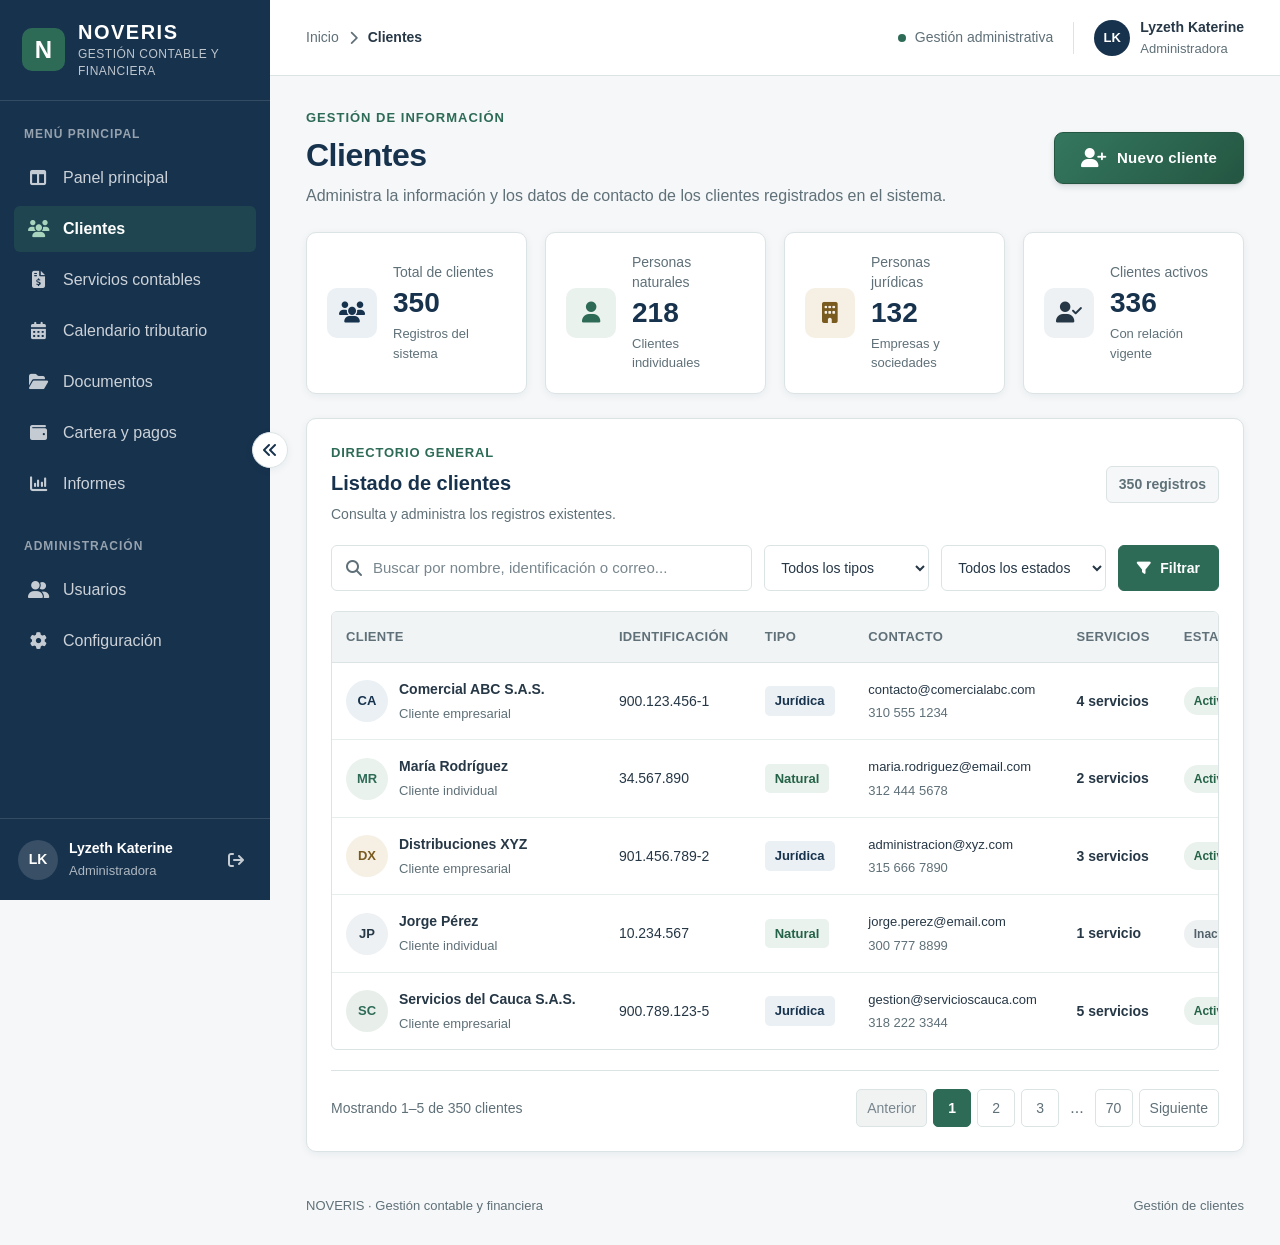
==== commit 8133d54f: "correcion de diseño modulo servicios contables con el rediseño de los botones de nuevo cliente y nue" ====
--- a/pages/clientes.html
+++ b/pages/clientes.html
@@ -207,7 +207,7 @@
 
                     <a href="nuevo-cliente.html" class="btn btn-primary">
                         <i class="fa-solid fa-user-plus"></i>
-                        Registrar cliente
+                        Nuevo cliente
                     </a>
 
                 </section>
--- a/css/clientes.css
+++ b/css/clientes.css
@@ -3,12 +3,12 @@
    NOVERIS
    MÓDULO DE CLIENTES
    Hoja de estilos independiente
-   ========================================================== */
+========================================================== */
 
 
 /* ==========================================================
    1. ENCABEZADO DEL MÓDULO
-   ========================================================== */
+========================================================== */
 
 .clients-page {
     display: flex;
@@ -25,6 +25,7 @@
 }
 
 .clients-heading-information {
+    flex: 1;
     min-width: 0;
 }
 
@@ -59,8 +60,117 @@
 
 
 /* ==========================================================
-   2. INDICADORES
-   ========================================================== */
+   2. BOTÓN PRINCIPAL: REGISTRAR CLIENTE
+   Mismas dimensiones y apariencia que Servicios
+========================================================== */
+
+.clients-heading .btn,
+.clients-heading .primary-button {
+    flex: 0 0 190px;
+    width: 190px;
+    min-width: 190px;
+    min-height: 52px;
+
+    display: inline-flex;
+    align-items: center;
+    justify-content: center;
+    gap: 11px;
+
+    margin-left: auto;
+    padding: 0 20px;
+
+    border: 1px solid #245642;
+    border-radius: 9px;
+
+    background: linear-gradient(
+        135deg,
+        #34775F 0%,
+        #245642 100%
+    );
+
+    color: #FFFFFF;
+
+    font-size: 15px;
+    font-weight: 700;
+    letter-spacing: 0.2px;
+
+    box-shadow:
+        0 3px 6px rgba(23, 50, 77, 0.12),
+        0 1px 2px rgba(0, 0, 0, 0.08);
+
+    cursor: pointer;
+
+    transition:
+        background 0.2s ease,
+        box-shadow 0.2s ease,
+        transform 0.2s ease;
+}
+
+/* Icono Font Awesome sin recuadro */
+
+.clients-heading .btn i,
+.clients-heading .primary-button i {
+    width: auto;
+    height: auto;
+
+    display: inline-block;
+
+    border: none;
+    border-radius: 0;
+    background: transparent;
+
+    color: #FFFFFF;
+    font-size: 20px;
+    line-height: 1;
+
+    transition: transform 0.2s ease;
+}
+
+/* Efecto hover */
+
+.clients-heading .btn:hover,
+.clients-heading .primary-button:hover {
+    background: linear-gradient(
+        135deg,
+        #3C846A 0%,
+        #2E6B57 100%
+    );
+
+    box-shadow:
+        0 5px 12px rgba(23, 50, 77, 0.18),
+        0 2px 4px rgba(0, 0, 0, 0.08);
+
+    transform: translateY(-2px);
+}
+
+.clients-heading .btn:hover i,
+.clients-heading .primary-button:hover i {
+    background: transparent;
+    transform: scale(1.12);
+}
+
+/* Estado de pulsación */
+
+.clients-heading .btn:active,
+.clients-heading .primary-button:active {
+    transform: translateY(0);
+
+    box-shadow:
+        0 2px 4px rgba(23, 50, 77, 0.12);
+}
+
+/* Accesibilidad mediante teclado */
+
+.clients-heading .btn:focus-visible,
+.clients-heading .primary-button:focus-visible {
+    outline: 3px solid rgba(46, 107, 87, 0.30);
+    outline-offset: 3px;
+}
+
+
+/* ==========================================================
+   3. INDICADORES
+========================================================== */
 
 .clients-summary-grid {
     display: grid;
@@ -149,8 +259,8 @@
 
 
 /* ==========================================================
-   3. PANEL DEL DIRECTORIO
-   ========================================================== */
+   4. PANEL DEL DIRECTORIO
+========================================================== */
 
 .clients-panel {
     min-width: 0;
@@ -219,8 +329,8 @@
 
 
 /* ==========================================================
-   4. BÚSQUEDA Y FILTROS
-   ========================================================== */
+   5. BÚSQUEDA Y FILTROS
+========================================================== */
 
 .clients-filter-toolbar {
     display: flex;
@@ -320,8 +430,8 @@
 
 
 /* ==========================================================
-   5. TABLA DE CLIENTES
-   ========================================================== */
+   6. TABLA DE CLIENTES
+========================================================== */
 
 .clients-table-wrapper {
     width: 100%;
@@ -389,8 +499,8 @@
 
 
 /* ==========================================================
-   6. IDENTIFICACIÓN DEL CLIENTE
-   ========================================================== */
+   7. IDENTIFICACIÓN DEL CLIENTE
+========================================================== */
 
 .clients-client-cell {
     display: flex;
@@ -462,8 +572,8 @@
 
 
 /* ==========================================================
-   7. TIPO DE CLIENTE Y CONTACTO
-   ========================================================== */
+   8. TIPO DE CLIENTE Y CONTACTO
+========================================================== */
 
 .clients-type-label {
     display: inline-flex;
@@ -510,8 +620,8 @@
 
 
 /* ==========================================================
-   8. ACCIONES DE LA TABLA
-   ========================================================== */
+   9. ACCIONES DE LA TABLA
+========================================================== */
 
 .clients-action-group {
     display: flex;
@@ -550,8 +660,8 @@
 
 
 /* ==========================================================
-   9. PAGINACIÓN
-   ========================================================== */
+   10. PAGINACIÓN
+========================================================== */
 
 .clients-pagination {
     display: flex;
@@ -620,8 +730,8 @@
 
 
 /* ==========================================================
-   10. ADAPTACIÓN A PANTALLAS MEDIANAS
-   ========================================================== */
+   11. ADAPTACIÓN A PANTALLAS MEDIANAS
+========================================================== */
 
 @media (max-width: 1200px) {
 
@@ -633,8 +743,8 @@
 
 
 /* ==========================================================
-   11. TABLET
-   ========================================================== */
+   12. TABLET
+========================================================== */
 
 @media (max-width: 900px) {
 
@@ -654,13 +764,13 @@
 
 
 /* ==========================================================
-   12. DISPOSITIVOS MÓVILES
-   ========================================================== */
+   13. DISPOSITIVOS MÓVILES
+========================================================== */
 
 @media (max-width: 600px) {
 
     .clients-heading {
-        align-items: flex-start;
+        align-items: stretch;
         flex-direction: column;
     }
 
@@ -672,8 +782,12 @@
         font-size: 15px;
     }
 
-    .clients-heading .btn {
+    .clients-heading .btn,
+    .clients-heading .primary-button {
+        flex: 1 1 auto;
         width: 100%;
+        min-width: 0;
+        margin-left: 0;
     }
 
     .clients-summary-grid {
@@ -723,8 +837,8 @@
 
 
 /* ==========================================================
-   13. MOVIMIENTO REDUCIDO
-   ========================================================== */
+   14. MOVIMIENTO REDUCIDO
+========================================================== */
 
 @media (prefers-reduced-motion: reduce) {
 
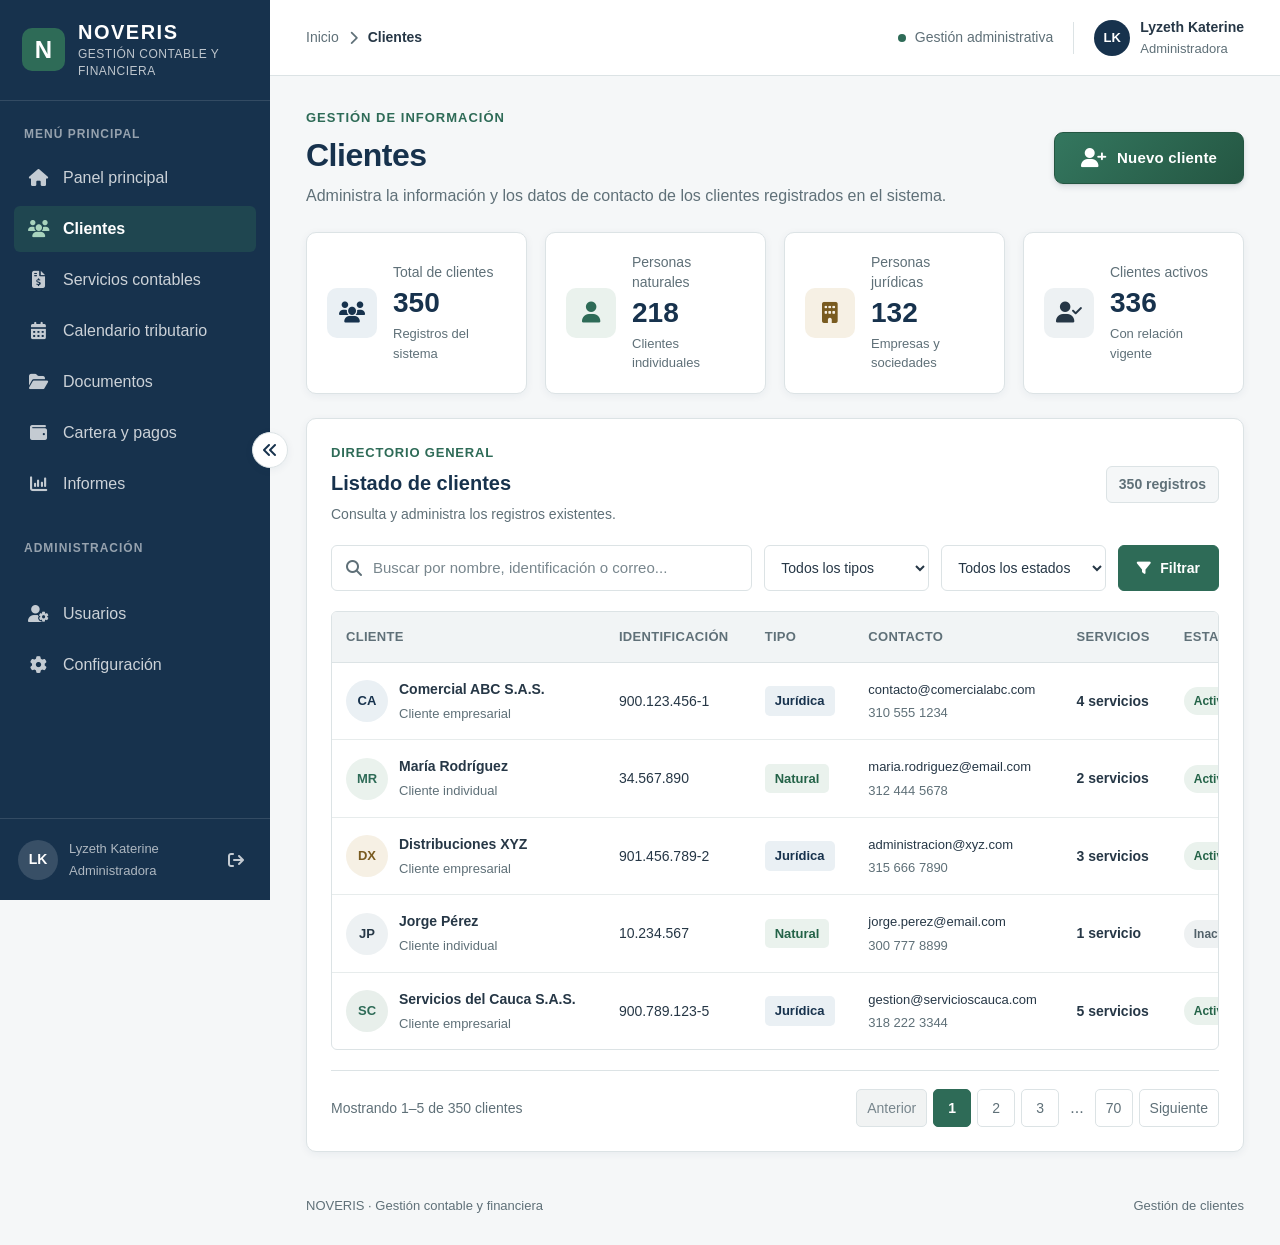
==== commit 95f3ce7d: "corriengo diseño de los modulos servicios, calendario tributario, documentos" ====
--- a/pages/clientes.html
+++ b/pages/clientes.html
@@ -44,102 +44,145 @@
         </label>
 
 
-        <!-- MENÚ LATERAL -->
+        <!-- ==================================================
+             PANEL LATERAL
+        =================================================== -->
         <aside class="sidebar">
 
-            <!-- IDENTIDAD DE MARCA -->
-            <div class="brand">
-                <div class="brand-symbol">N</div>
-
-                <div class="brand-information">
-                    <h1>NOVERIS</h1>
-                    <span>GESTIÓN CONTABLE Y FINANCIERA</span>
+            <div class="sidebar-content">
+
+                <!-- Identidad de marca -->
+                <div class="brand">
+
+                    <div class="brand-symbol">
+                        <span>N</span>
+                    </div>
+
+                    <div class="brand-information">
+                        <h1 class="brand-name">NOVERIS</h1>
+                        <span class="brand-description">
+                            GESTIÓN CONTABLE Y FINANCIERA
+                        </span>
+                    </div>
+
                 </div>
+
+                <!-- Navegación principal -->
+                <div class="sidebar-section">
+
+                    <span class="section-label">
+                        MENÚ PRINCIPAL
+                    </span>
+
+                    <nav class="navigation">
+
+                        <a href="dashboard.html" class="nav-item">
+                            <span class="nav-icon">
+                                <i class="fa-solid fa-house"></i>
+                            </span>
+                            <span>Panel principal</span>
+                        </a>
+
+                        <a href="clientes.html" 
+                            class="nav-item active"
+                            aria-current="page"
+
+                        >
+                            <span class="nav-icon">
+                                <i class="fa-solid fa-users"></i>
+                            </span>
+                            <span>Clientes</span>
+                        </a>
+
+                        <a href="servicios.html" class="nav-item">
+                            <span class="nav-icon">
+                                <i class="fa-solid fa-file-invoice-dollar"></i>
+                            </span>
+                            <span>Servicios contables</span>
+                        </a>
+
+                        <a href="calendario.html" class="nav-item">
+                            <span class="nav-icon">
+                                <i class="fa-solid fa-calendar-days"></i>
+                            </span>
+                            <span>Calendario tributario</span>
+                        </a>
+
+                        <a href="documentos.html" class="nav-item">
+                            <span class="nav-icon">
+                                <i class="fa-solid fa-folder-open"></i>
+                            </span>
+                            <span>Documentos</span>
+                        </a>
+
+                        <a href="cartera.html" class="nav-item">
+                            <span class="nav-icon">
+                                <i class="fa-solid fa-wallet"></i>
+                            </span>
+                            <span>Cartera y pagos</span>
+                        </a>
+
+                        <a href="informes.html" class="nav-item">
+                            <span class="nav-icon">
+                                <i class="fa-solid fa-chart-column"></i>
+                            </span>
+                            <span>Informes</span>
+                        </a>
+
+                    </nav>
+
+                </div>
+
+                <!-- Administración -->
+                <div class="sidebar-section">
+
+                    <span class="section-label">
+                        ADMINISTRACIÓN
+                    </span>
+
+                    <nav class="navigation secondary-navigation">
+
+                        <a href="usuarios.html" class="nav-item">
+                            <span class="nav-icon">
+                                <i class="fa-solid fa-user-gear"></i>
+                            </span>
+                            <span>Usuarios</span>
+                        </a>
+
+                        <a href="configuracion.html" class="nav-item">
+                            <span class="nav-icon">
+                                <i class="fa-solid fa-gear"></i>
+                            </span>
+                            <span>Configuración</span>
+                        </a>
+
+                    </nav>
+
+                </div>
+
             </div>
 
-
-            <!-- MENÚ PRINCIPAL -->
-            <div class="sidebar-section">
-
-                <span class="section-label">MENÚ PRINCIPAL</span>
-
-                <nav class="navigation" aria-label="Menú principal">
-
-                    <a href="dashboard.html" class="nav-item">
-                        <i class="fa-solid fa-table-columns nav-icon"></i>
-                        <span>Panel principal</span>
-                    </a>
-
-                    <a href="clientes.html" class="nav-item active" aria-current="page">
-                        <i class="fa-solid fa-users nav-icon"></i>
-                        <span>Clientes</span>
-                    </a>
-
-                    <a href="servicios.html" class="nav-item">
-                        <i class="fa-solid fa-file-invoice-dollar nav-icon"></i>
-                        <span>Servicios contables</span>
-                    </a>
-
-                    <a href="calendario.html" class="nav-item">
-                        <i class="fa-solid fa-calendar-days nav-icon"></i>
-                        <span>Calendario tributario</span>
-                    </a>
-
-                    <a href="documentos.html" class="nav-item">
-                        <i class="fa-solid fa-folder-open nav-icon"></i>
-                        <span>Documentos</span>
-                    </a>
-
-                    <a href="cartera.html" class="nav-item">
-                        <i class="fa-solid fa-wallet nav-icon"></i>
-                        <span>Cartera y pagos</span>
-                    </a>
-
-                    <a href="informes.html" class="nav-item">
-                        <i class="fa-solid fa-chart-column nav-icon"></i>
-                        <span>Informes</span>
-                    </a>
-
-                </nav>
-            </div>
-
-
-            <!-- ADMINISTRACIÓN -->
-            <div class="sidebar-section secondary-navigation">
-
-                <span class="section-label">ADMINISTRACIÓN</span>
-
-                <nav class="navigation" aria-label="Administración">
-
-                    <a href="usuarios.html" class="nav-item">
-                        <i class="fa-solid fa-user-group nav-icon"></i>
-                        <span>Usuarios</span>
-                    </a>
-
-                    <a href="configuracion.html" class="nav-item">
-                        <i class="fa-solid fa-gear nav-icon"></i>
-                        <span>Configuración</span>
-                    </a>
-
-                </nav>
-            </div>
-
-
-            <!-- PERFIL -->
+            <!-- Perfil y salida: permanecen en el pie del sidebar -->
             <div class="sidebar-footer">
 
-                <div class="profile-avatar">LK</div>
+                <div class="profile-avatar">
+                    LK
+                </div>
 
                 <div class="profile-information">
-                    <strong>Lyzeth Katerine</strong>
-                    <span>Administradora</span>
+                    <span class="profile-name">
+                        Lyzeth Katerine
+                    </span>
+                    <span class="profile-role">
+                        Administradora
+                    </span>
                 </div>
 
                 <a
                     href="../index.html"
                     class="logout-link"
-                    title="Cerrar sesión"
-                    aria-label="Cerrar sesión"
+                    aria-label="Salir de la plataforma"
+                    title="Salir"
                 >
                     <i class="fa-solid fa-arrow-right-from-bracket"></i>
                 </a>
